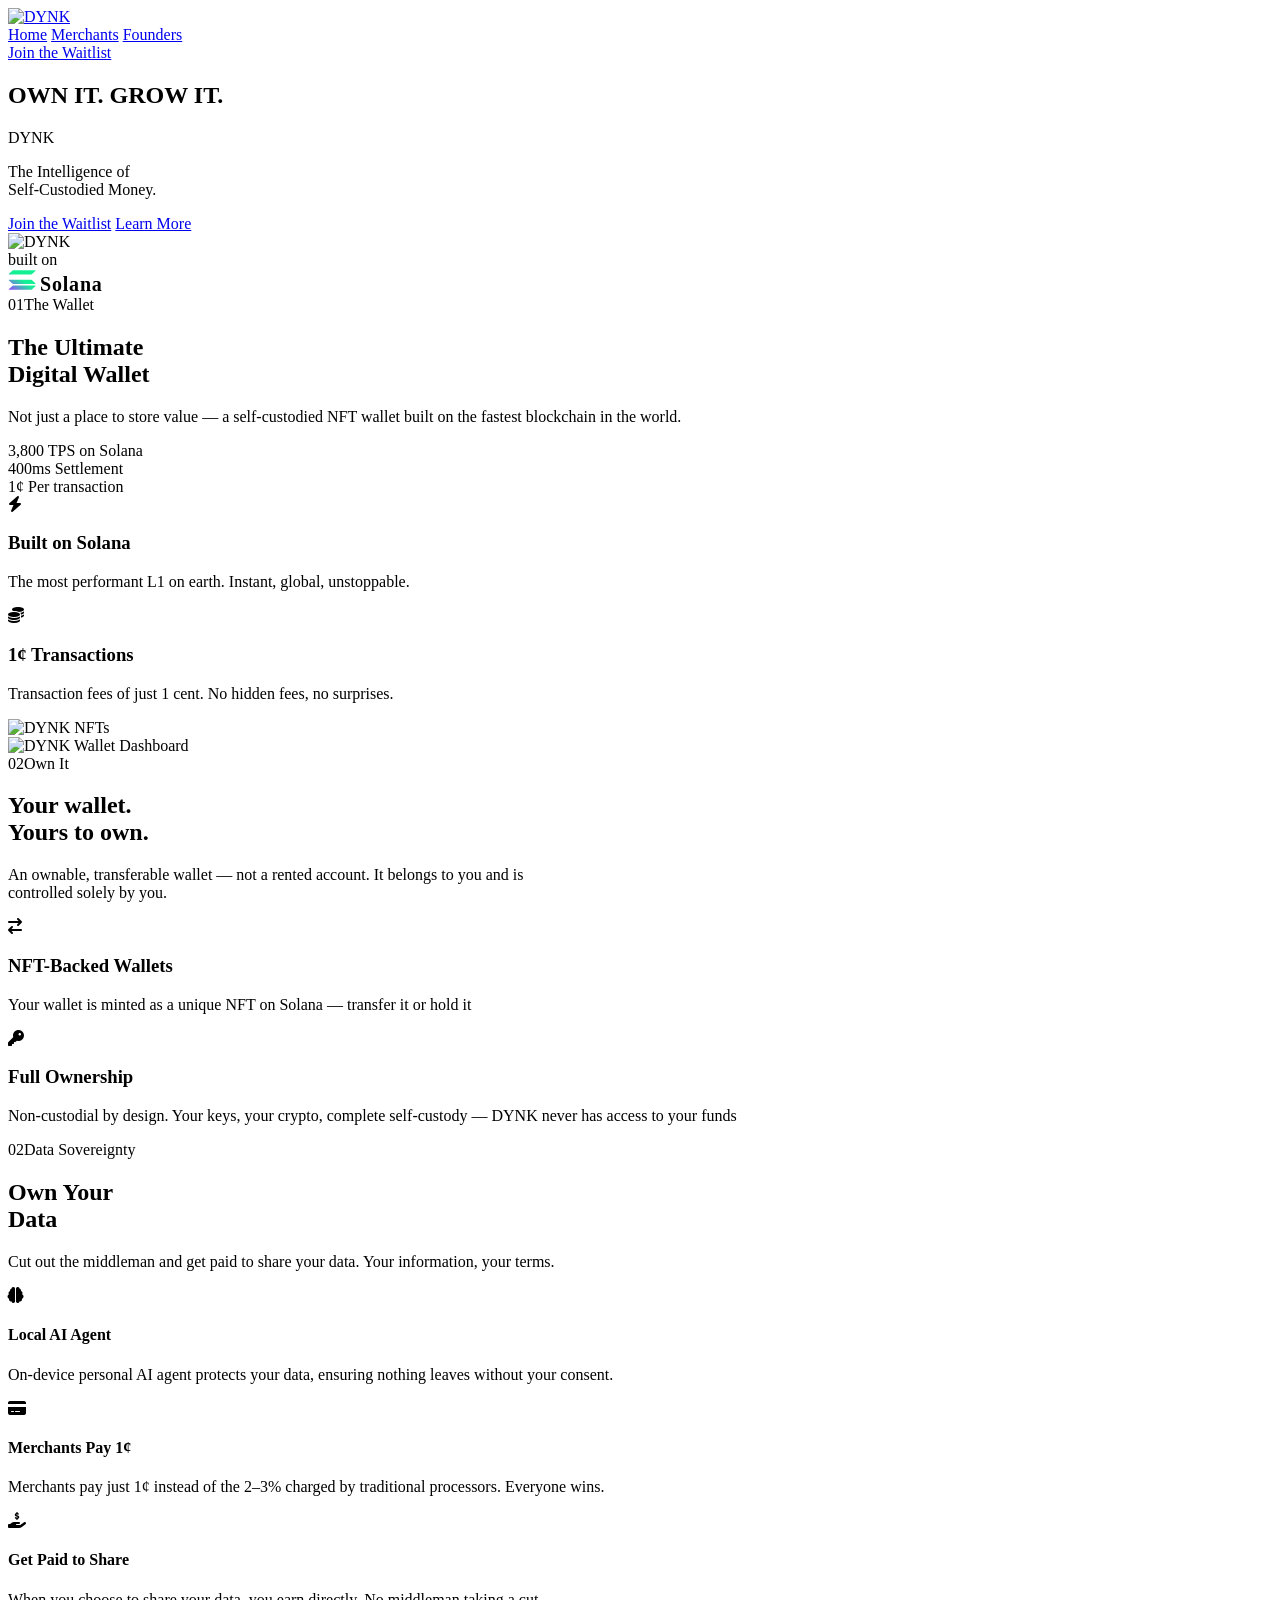
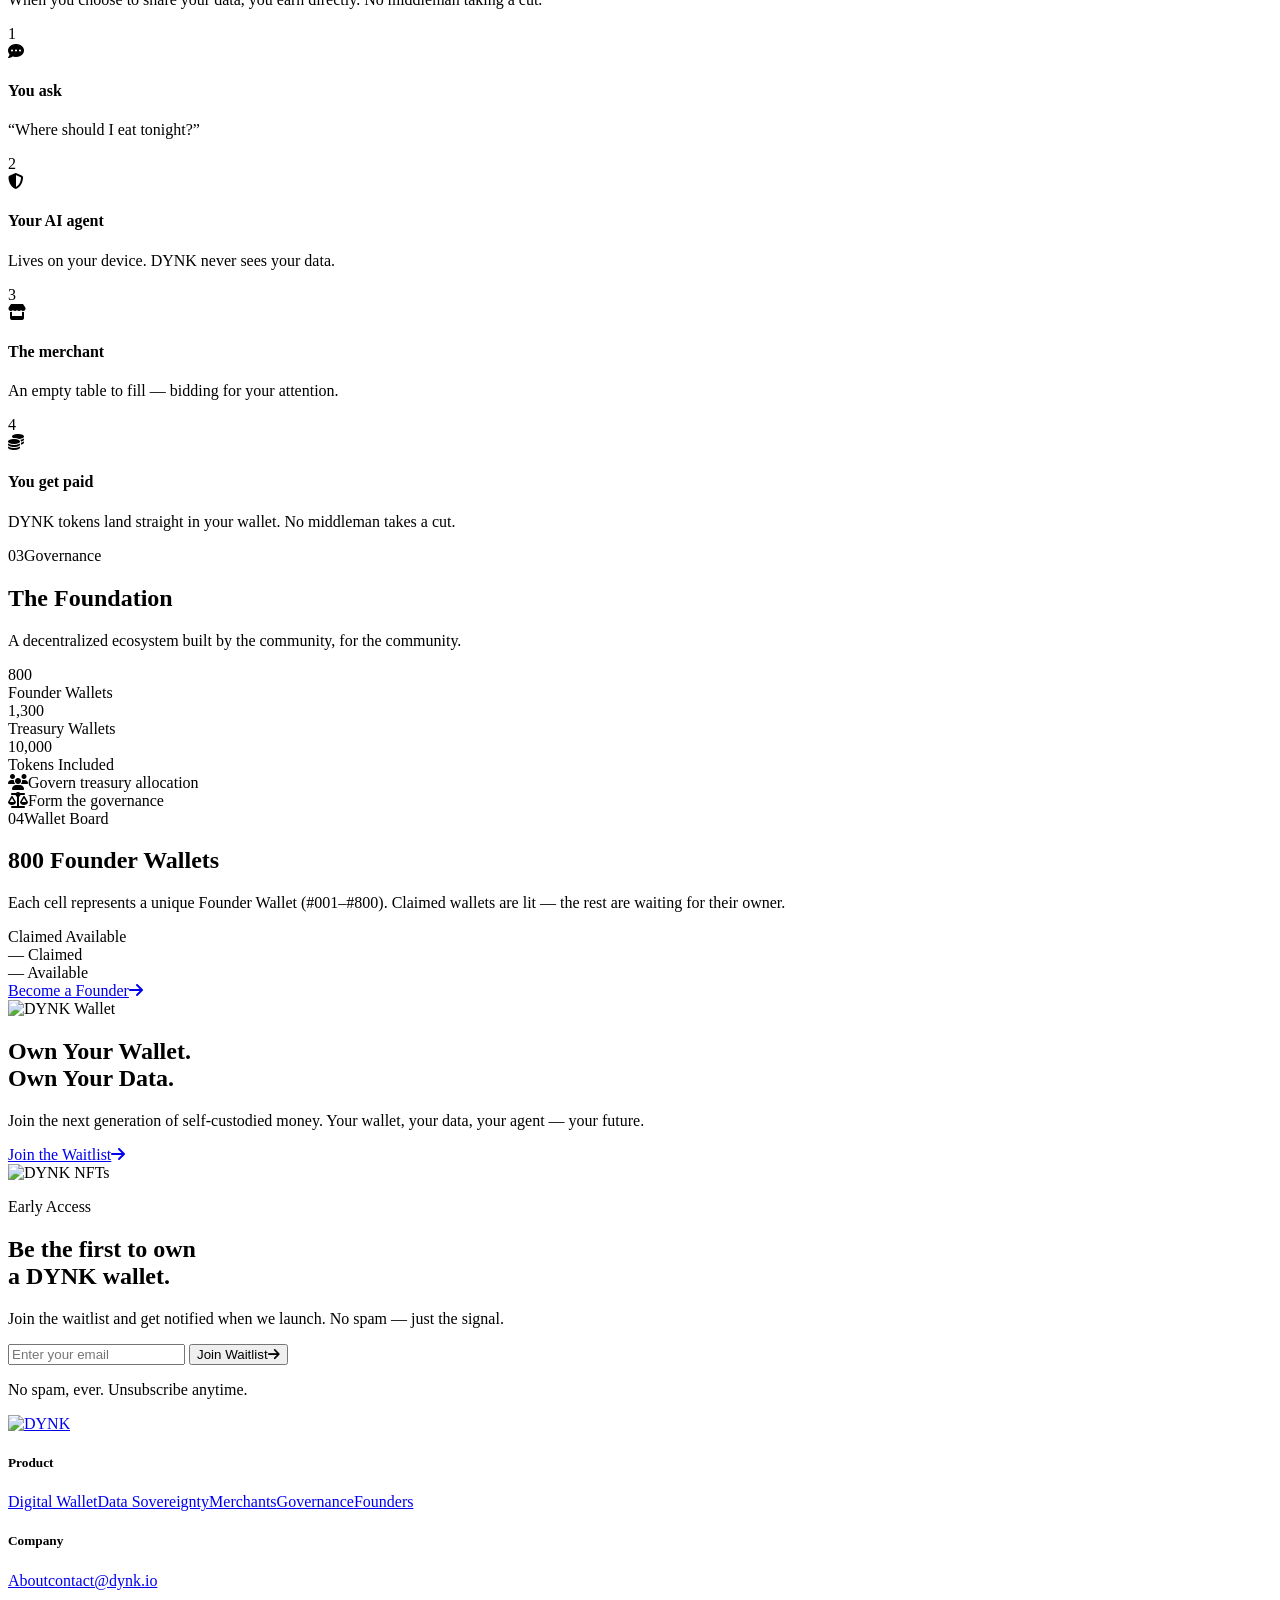
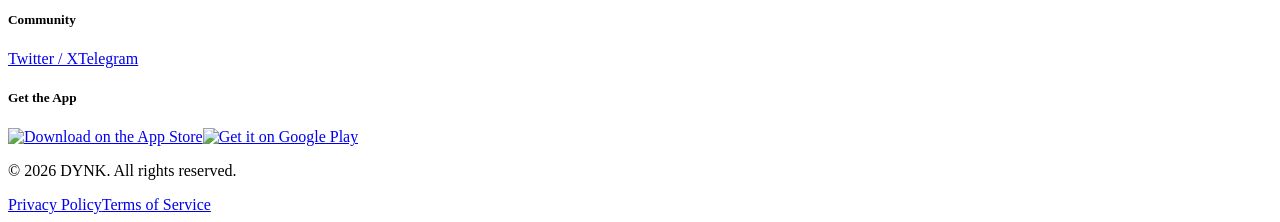
==== index.html @ 2b1cef76 "Compliance copy fixes (P0) + new Merchants page Language/compliance (per 2026-06-11 legal: non-custo" ====
<!DOCTYPE html>
<html lang="en">
<head>
<meta charset="UTF-8">
<meta name="viewport" content="width=device-width, initial-scale=1.0">
<title>DYNK — Own the Wallet, Own the Network</title>
<link rel="icon" type="image/png" href="assets/dynk-gradient-mark.png">
<link href="https://fonts.googleapis.com/css2?family=Chakra+Petch:wght@400;500;600;700&family=Outfit:wght@300;400;500;600;700&family=Orbitron:wght@400;500;600;700;800;900&display=swap" rel="stylesheet">
<link rel="stylesheet" href="hero.css">
<link rel="stylesheet" href="sections.css">
<link rel="stylesheet" href="scroll-anim.css">
<link rel="stylesheet" href="https://cdnjs.cloudflare.com/ajax/libs/font-awesome/6.5.2/css/all.min.css">
</head>
<body>

<!-- NAV -->
<nav class="nav" id="siteNav">
  <div class="nav-inner">
    <a href="#" class="nav-logo">
      <img src="assets/dynk-logo.png" alt="DYNK">
    </a>
    <div class="nav-links">
      <a href="#">Home</a>
      <a href="merchants.html">Merchants</a>
      <a href="Founders.html">Founders</a>
    </div>
    <a href="#" class="nav-platform-btn">Join the Waitlist</a>
  </div>
</nav>

<!-- ═══════════════════════════════════════
     HERO
     ═══════════════════════════════════════ -->
<section class="hero" id="hero">
  <div class="hero-bg-light"></div>

  <div class="hero-inner">
    <div class="hero-text hero-entrance hero-entrance--text">
      <h1 class="hero-headline">OWN IT. GROW IT.</h1>
      <div class="hero-brand">DYNK</div>
      <p class="hero-subtitle">The Intelligence of<br>Self-Custodied Money.</p>
      <div class="hero-buttons">
        <a href="#cta" class="hero-btn-primary"><span>Join the Waitlist</span></a>
        <a href="#wallet" class="hero-btn-secondary"><span>Learn More</span></a>
      </div>
    </div>
    <div class="hero-visual hero-entrance hero-entrance--visual" id="heroVisual">
      <img src="assets/fitr.png" alt="DYNK" loading="eager">
    </div>
  </div>

  <div class="hero-featured hero-entrance hero-entrance--featured">
    <span>built on</span>
    <div class="featured-logos">
      <span class="featured-logo solana-logo">
        <svg width="28" height="22" viewBox="0 0 397 312" fill="none" xmlns="http://www.w3.org/2000/svg">
          <defs>
            <linearGradient id="sol-a" x1="0%" y1="100%" x2="100%" y2="0%">
              <stop offset="0%" stop-color="#9945FF"/>
              <stop offset="50%" stop-color="#14F195"/>
              <stop offset="100%" stop-color="#14F195"/>
            </linearGradient>
          </defs>
          <path d="M64.6 237.9a14 14 0 0 1 9.9-4.1h309.3c6.2 0 9.4 7.5 5 12L338 291.7a14 14 0 0 1-9.9 4.1H18.8c-6.2 0-9.4-7.5-5-12l50.8-45.9ZM64.6 20.3A14.4 14.4 0 0 1 74.5 16h309.3c6.2 0 9.4 7.5 5 12L338 74a14 14 0 0 1-9.9 4.1H18.8c-6.2 0-9.4-7.5-5-12L64.6 20.3ZM338 156.5a14 14 0 0 0-9.9-4.1H18.8c-6.2 0-9.4 7.5-5 12l50.8 45.9a14 14 0 0 0 9.9 4.1h309.3c6.2 0 9.4-7.5 5-12L338 156.5Z" fill="url(#sol-a)"/>
        </svg>
        <span style="font-family: var(--font-display); font-weight: 700; font-size: 20px; letter-spacing: 0.04em;">Solana</span>
      </span>
    </div>
  </div>
</section>

<!-- ═══════════════════════════════════════
     BODY SECTIONS
     ═══════════════════════════════════════ -->

<!-- WALLET DARK -->
<section class="sec-wallet-dark" id="wallet">
  <div class="sec-inner">
    <div class="wdark-grid">
      <div class="wdark-left">
        <div class="sec-label"><span class="sec-label-num">01</span><span class="sec-label-line sec-label-line--light"></span>The Wallet</div>
        <h2 class="sec-title sec-title--light">The Ultimate<br>Digital Wallet</h2>
        <p class="sec-desc sec-desc--light">Not just a place to store value — a self-custodied NFT wallet built on the fastest blockchain in the world.</p>
        <div class="wdark-metrics">
          <div class="wdark-metric">
            <span class="wdark-metric-val">3,800</span>
            <span class="wdark-metric-label">TPS on Solana</span>
          </div>
          <div class="wdark-metric-div"></div>
          <div class="wdark-metric">
            <span class="wdark-metric-val">400ms</span>
            <span class="wdark-metric-label">Settlement</span>
          </div>
          <div class="wdark-metric-div"></div>
          <div class="wdark-metric">
            <span class="wdark-metric-val">1¢</span>
            <span class="wdark-metric-label">Per transaction</span>
          </div>
        </div>
        <div class="wdark-cards wdark-cards--grid">
          <div class="w-card w-card--dark">
            <div class="w-card-icon w-card-icon--dark"><i class="fa-solid fa-bolt"></i></div>
            <h3>Built on Solana</h3>
            <p>The most performant L1 on earth. Instant, global, unstoppable.</p>
          </div>
          <div class="w-card w-card--dark">
            <div class="w-card-icon w-card-icon--dark"><i class="fa-solid fa-coins"></i></div>
            <h3>1¢ Transactions</h3>
            <p>Transaction fees of just 1 cent. No hidden fees, no surprises.</p>
          </div>
        </div>
      </div>
      <div class="wdark-right">
        <div class="wdark-phones">
          <div class="wdark-phone-bg phone-mockup phone-mockup--dark">
            <img src="assets/nfts-screen.png" alt="DYNK NFTs">
          </div>
          <div class="wdark-phone-main phone-mockup phone-mockup--dark">
            <img src="assets/dashboard.png" alt="DYNK Wallet Dashboard">
          </div>
        </div>
      </div>
    </div>
  </div>
</section>

<!-- WALLET LIGHT -->
<section class="sec-wallet-light">
  <div class="sec-inner">
    <div class="sec-label"><span class="sec-label-num">02</span><span class="sec-label-line"></span>Own It</div>
    <h2 class="sec-title">Your wallet.<br>Yours to own.</h2>
    <p class="sec-desc" style="max-width:560px;">An ownable, transferable wallet — not a rented account. It belongs to you and is controlled solely by you.</p>
    <div class="wlight-cards">
      <div class="w-card wlight-card">
        <div class="w-card-icon"><i class="fa-solid fa-arrow-right-arrow-left"></i></div>
        <h3>NFT-Backed Wallets</h3>
        <p>Your wallet is minted as a unique NFT on Solana — transfer it or hold it</p>
      </div>
      <div class="w-card wlight-card">
        <div class="w-card-icon"><i class="fa-solid fa-key"></i></div>
        <h3>Full Ownership</h3>
        <p>Non-custodial by design. Your keys, your crypto, complete self-custody — DYNK never has access to your funds</p>
      </div>
    </div>
  </div>
</section>

<!-- DATA -->
<section class="sec-data" id="data">
  <div class="sec-inner">
    <div class="data-grid">
      <div class="data-left">
        <div class="sec-label"><span class="sec-label-num">02</span><span class="sec-label-line"></span>Data Sovereignty</div>
        <h2 class="sec-title sec-title--light">Own Your<br>Data</h2>
        <p class="sec-desc sec-desc--light">Cut out the middleman and get paid to share your data. Your information, your terms.</p>
      </div>
      <div class="data-right">
        <div class="d-item">
          <div class="d-item-icon"><i class="fa-solid fa-brain"></i></div>
          <div class="d-item-body"><h4>Local AI Agent</h4><p>On-device personal AI agent protects your data, ensuring nothing leaves without your consent.</p></div>
        </div>
        <div class="d-item">
          <div class="d-item-icon"><i class="fa-solid fa-credit-card"></i></div>
          <div class="d-item-body"><h4>Merchants Pay 1¢</h4><p>Merchants pay just 1¢ instead of the 2–3% charged by traditional processors. Everyone wins.</p></div>
        </div>
        <div class="d-item">
          <div class="d-item-icon"><i class="fa-solid fa-hand-holding-dollar"></i></div>
          <div class="d-item-body"><h4>Get Paid to Share</h4><p>When you choose to share your data, you earn directly. No middleman taking a cut.</p></div>
        </div>
      </div>
    </div>

    <div class="data-flow-cards">
      <div class="data-flow-card" data-anim="fade-up" data-delay="1">
        <span class="data-flow-num">1</span>
        <div class="d-item-icon"><i class="fa-solid fa-comment-dots"></i></div>
        <h4>You ask</h4>
        <p>&ldquo;Where should I eat tonight?&rdquo;</p>
      </div>
      <div class="data-flow-card" data-anim="fade-up" data-delay="2">
        <span class="data-flow-num">2</span>
        <div class="d-item-icon"><i class="fa-solid fa-shield-halved"></i></div>
        <h4>Your AI agent</h4>
        <p>Lives on your device. DYNK never sees your data.</p>
      </div>
      <div class="data-flow-card" data-anim="fade-up" data-delay="3">
        <span class="data-flow-num">3</span>
        <div class="d-item-icon"><i class="fa-solid fa-store"></i></div>
        <h4>The merchant</h4>
        <p>An empty table to fill — bidding for your attention.</p>
      </div>
      <div class="data-flow-card" data-anim="fade-up" data-delay="4">
        <span class="data-flow-num">4</span>
        <div class="d-item-icon"><i class="fa-solid fa-coins"></i></div>
        <h4>You get paid</h4>
        <p>DYNK tokens land straight in your wallet. No middleman takes a cut.</p>
      </div>
    </div>
  </div>
</section>


<!-- FOUNDATION -->
<section class="sec-foundation" id="foundation">
  <div class="sec-inner">
    <div class="sec-label"><span class="sec-label-num">03</span><span class="sec-label-line"></span>Governance</div>
    <h2 class="sec-title">The Foundation</h2>
    <p class="sec-desc">A decentralized ecosystem built by the community, for the community.</p>
    <div class="f-stats">
      <div class="f-stat"><div class="f-stat-val" data-count="800">800</div><div class="f-stat-label">Founder Wallets</div></div>
      <div class="f-divider"></div>
      <div class="f-stat"><div class="f-stat-val" data-count="1300">1,300</div><div class="f-stat-label">Treasury Wallets</div></div>
      <div class="f-divider"></div>
      <div class="f-stat"><div class="f-stat-val" data-count="10000">10,000</div><div class="f-stat-label">Tokens Included</div></div>
    </div>
    <div class="f-pills">
      <div class="f-pill"><i class="fa-solid fa-users"></i>Govern treasury allocation</div>
      <div class="f-pill"><i class="fa-solid fa-scale-balanced"></i>Form the governance</div>
    </div>
  </div>
</section>

<!-- FOUNDER WALLET BOARD -->
<section class="sec-board" id="board">
  <div class="sec-inner">
    <div class="sec-label"><span class="sec-label-num">04</span><span class="sec-label-line"></span>Wallet Board</div>
    <div class="board-header">
      <div class="board-header-text">
        <h2 class="sec-title sec-title--light">800 Founder Wallets</h2>
        <p class="sec-desc sec-desc--light">Each cell represents a unique Founder Wallet (#001–#800). Claimed wallets are lit — the rest are waiting for their owner.</p>
      </div>
      <div class="board-legend">
        <span class="board-legend-item"><span class="board-legend-dot board-legend-dot--taken"></span>Claimed</span>
        <span class="board-legend-item"><span class="board-legend-dot board-legend-dot--open"></span>Available</span>
      </div>
    </div>
    <div class="board-grid" id="walletBoard"></div>
    <div class="board-counter">
      <div class="board-counter-stat">
        <span class="board-counter-val" id="boardTaken">—</span>
        <span class="board-counter-label">Claimed</span>
      </div>
      <div class="board-counter-div"></div>
      <div class="board-counter-stat">
        <span class="board-counter-val" id="boardOpen">—</span>
        <span class="board-counter-label">Available</span>
      </div>
    </div>
    <div class="board-cta-row">
      <a href="Founders.html" class="hero-cta"><span>Become a Founder</span><i class="fa-solid fa-arrow-right"></i></a>
    </div>
  </div>
</section>

<!-- CTA -->
<section class="sec-cta" id="cta">
  <div class="cta-bg-warm"></div>
  <div class="cta-layout">
    <div class="cta-phone cta-phone--left">
      <div class="phone-mockup">
        <img src="assets/dashboard.png" alt="DYNK Wallet">
      </div>
    </div>
    <div class="cta-center">
      <h2 class="cta-headline">Own Your Wallet.<br>Own Your Data.</h2>
      <p class="cta-desc">Join the next generation of self-custodied money. Your wallet, your data, your agent — your future.</p>
      <a href="#waitlist-section" class="cta-main-btn"><span>Join the Waitlist</span><i class="fa-solid fa-arrow-right"></i></a>
    </div>
    <div class="cta-phone cta-phone--right">
      <div class="phone-mockup">
        <img src="assets/nfts-screen.png" alt="DYNK NFTs">
      </div>
    </div>
  </div>
</section>

<!-- WAITLIST -->
<section class="sec-waitlist" id="waitlist-section">
  <div class="waitlist-bg"></div>
  <div class="waitlist-inner">
    <p class="waitlist-label">Early Access</p>
    <h2 class="waitlist-headline">Be the first to own<br>a DYNK wallet.</h2>
    <p class="waitlist-sub">Join the waitlist and get notified when we launch. No spam — just the signal.</p>
    <form class="waitlist-form" id="waitlistForm" onsubmit="handleWaitlistSubmit(event)">
      <div class="waitlist-input-wrap">
        <input type="email" class="waitlist-input" id="waitlistEmail" placeholder="Enter your email" required>
        <button type="submit" class="waitlist-btn"><span>Join Waitlist</span><i class="fa-solid fa-arrow-right"></i></button>
      </div>
    </form>
    <div class="waitlist-success" id="waitlistSuccess" style="display:none;">
      <div class="waitlist-success-icon">✓</div>
      <p class="waitlist-success-msg">You're on the list. We'll be in touch.</p>
    </div>
    <p class="waitlist-note">No spam, ever. Unsubscribe anytime.</p>
  </div>
</section>

<!-- FOOTER -->
<footer class="footer">
  <div class="footer-inner">
    <div class="footer-top">
      <div class="footer-brand">
        <a href="#" class="footer-brand-logo"><img src="assets/dynk-logo.png" alt="DYNK"></a>
      </div>
      <div class="footer-cols">
        <div class="footer-col"><h5>Product</h5><a href="#wallet">Digital Wallet</a><a href="#data">Data Sovereignty</a><a href="merchants.html">Merchants</a><a href="#foundation">Governance</a><a href="Founders.html">Founders</a></div>
        <div class="footer-col"><h5>Company</h5><a href="#">About</a><a href="mailto:contact@dynk.io">contact@dynk.io</a></div>
        <div class="footer-col"><h5>Community</h5><a href="#">Twitter / X</a><a href="#">Telegram</a></div>
        <div class="footer-col footer-col-app"><h5>Get the App</h5><div class="footer-app-badges"><a href="#" class="footer-badge"><img src="assets/apple.png" alt="Download on the App Store" class="footer-badge-img"></a><a href="#" class="footer-badge"><img src="assets/android.png" alt="Get it on Google Play" class="footer-badge-img"></a></div></div>
      </div>
    </div>
    <div class="footer-rule"></div>
    <div class="footer-bottom">
      <p class="footer-copy">&copy; 2026 DYNK. All rights reserved.</p>
      <div class="footer-legal"><a href="#">Privacy Policy</a><a href="#">Terms of Service</a></div>
    </div>
  </div>
</footer>

<script src="hero.js"></script>
<script src="sections.js"></script>
<script src="scroll-anim.js"></script>
<script>
async function handleWaitlistSubmit(e) {
  e.preventDefault();
  var email = document.getElementById('waitlistEmail').value;
  if (!email) return;
  var btn = document.querySelector('.waitlist-btn');
  btn.disabled = true;
  try {
    var res = await fetch('/api/waitlist', {
      method: 'POST',
      headers: { 'Content-Type': 'application/json' },
      body: JSON.stringify({ email: email }),
    });
    if (!res.ok) throw new Error();
    document.getElementById('waitlistForm').style.display = 'none';
    document.getElementById('waitlistSuccess').style.display = 'flex';
  } catch {
    alert('Something went wrong. Please try again.');
    btn.disabled = false;
  }
}
</script>
</body>
</html>
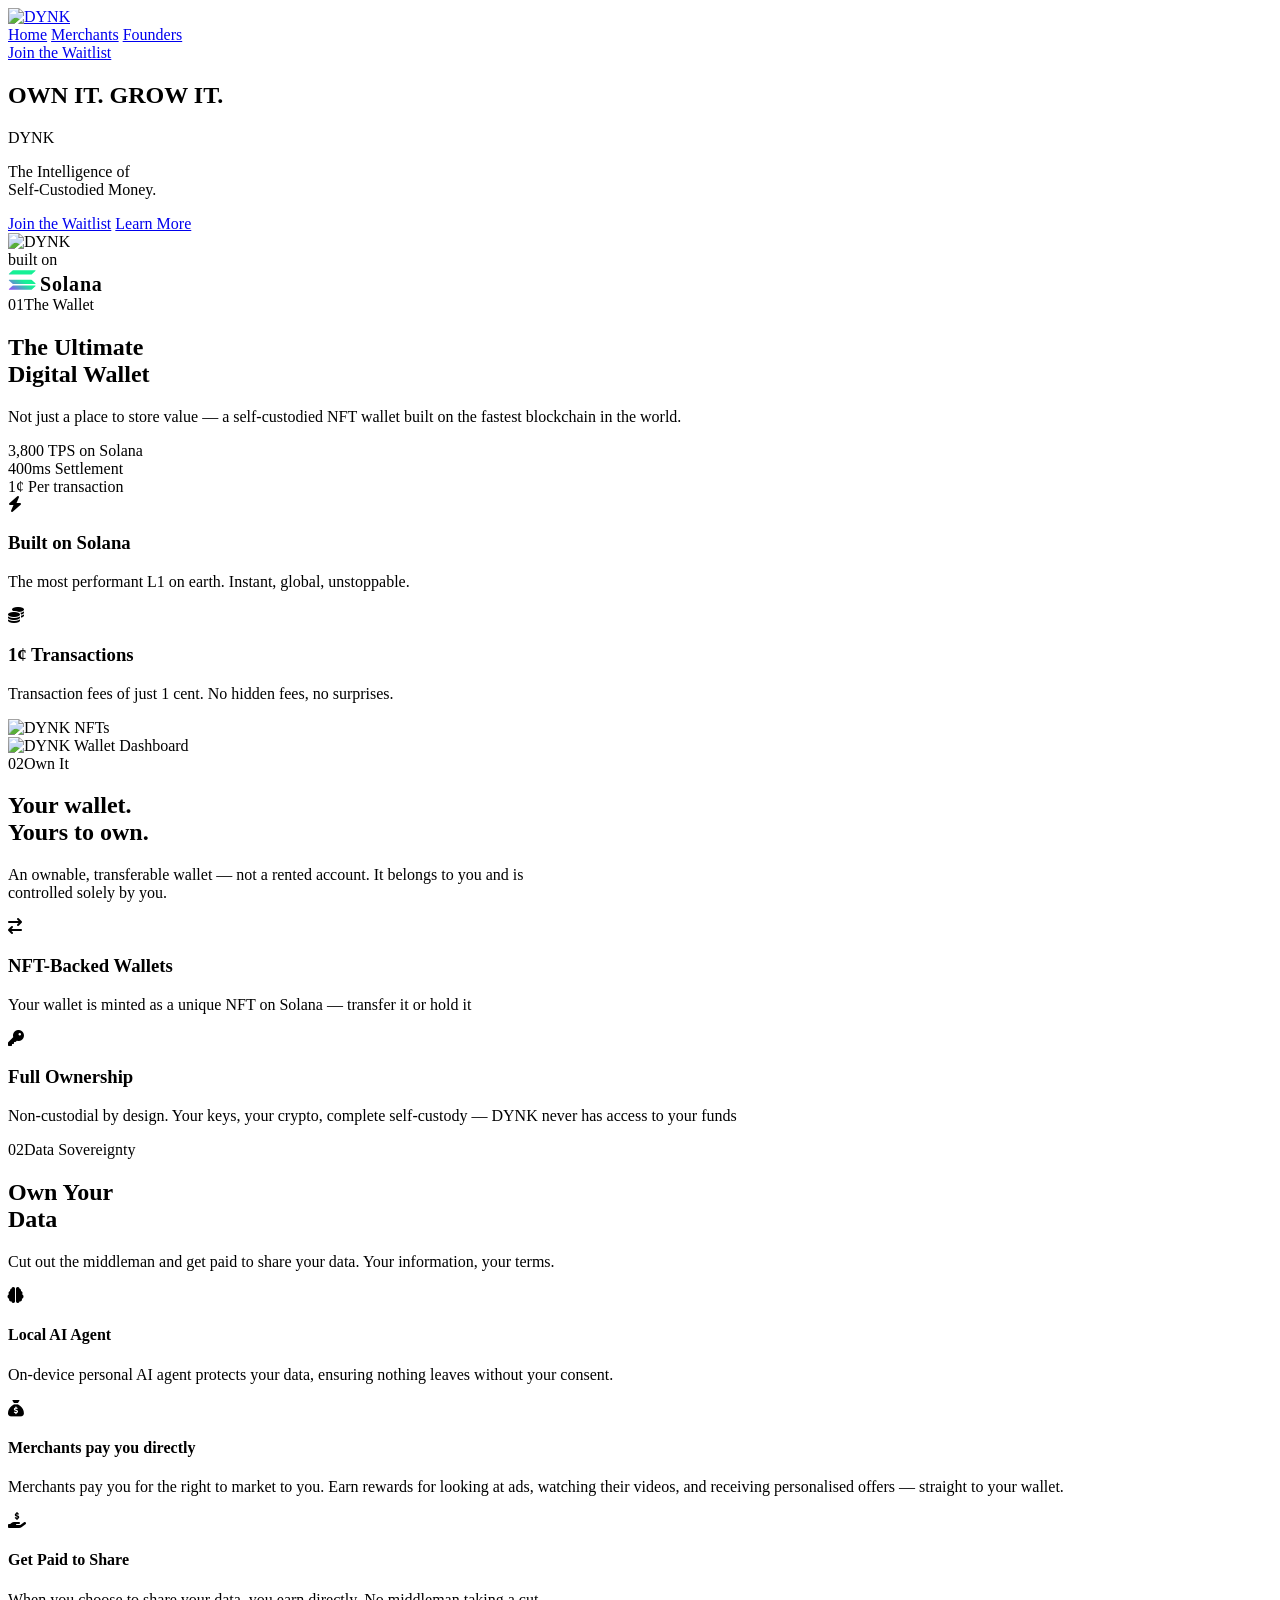
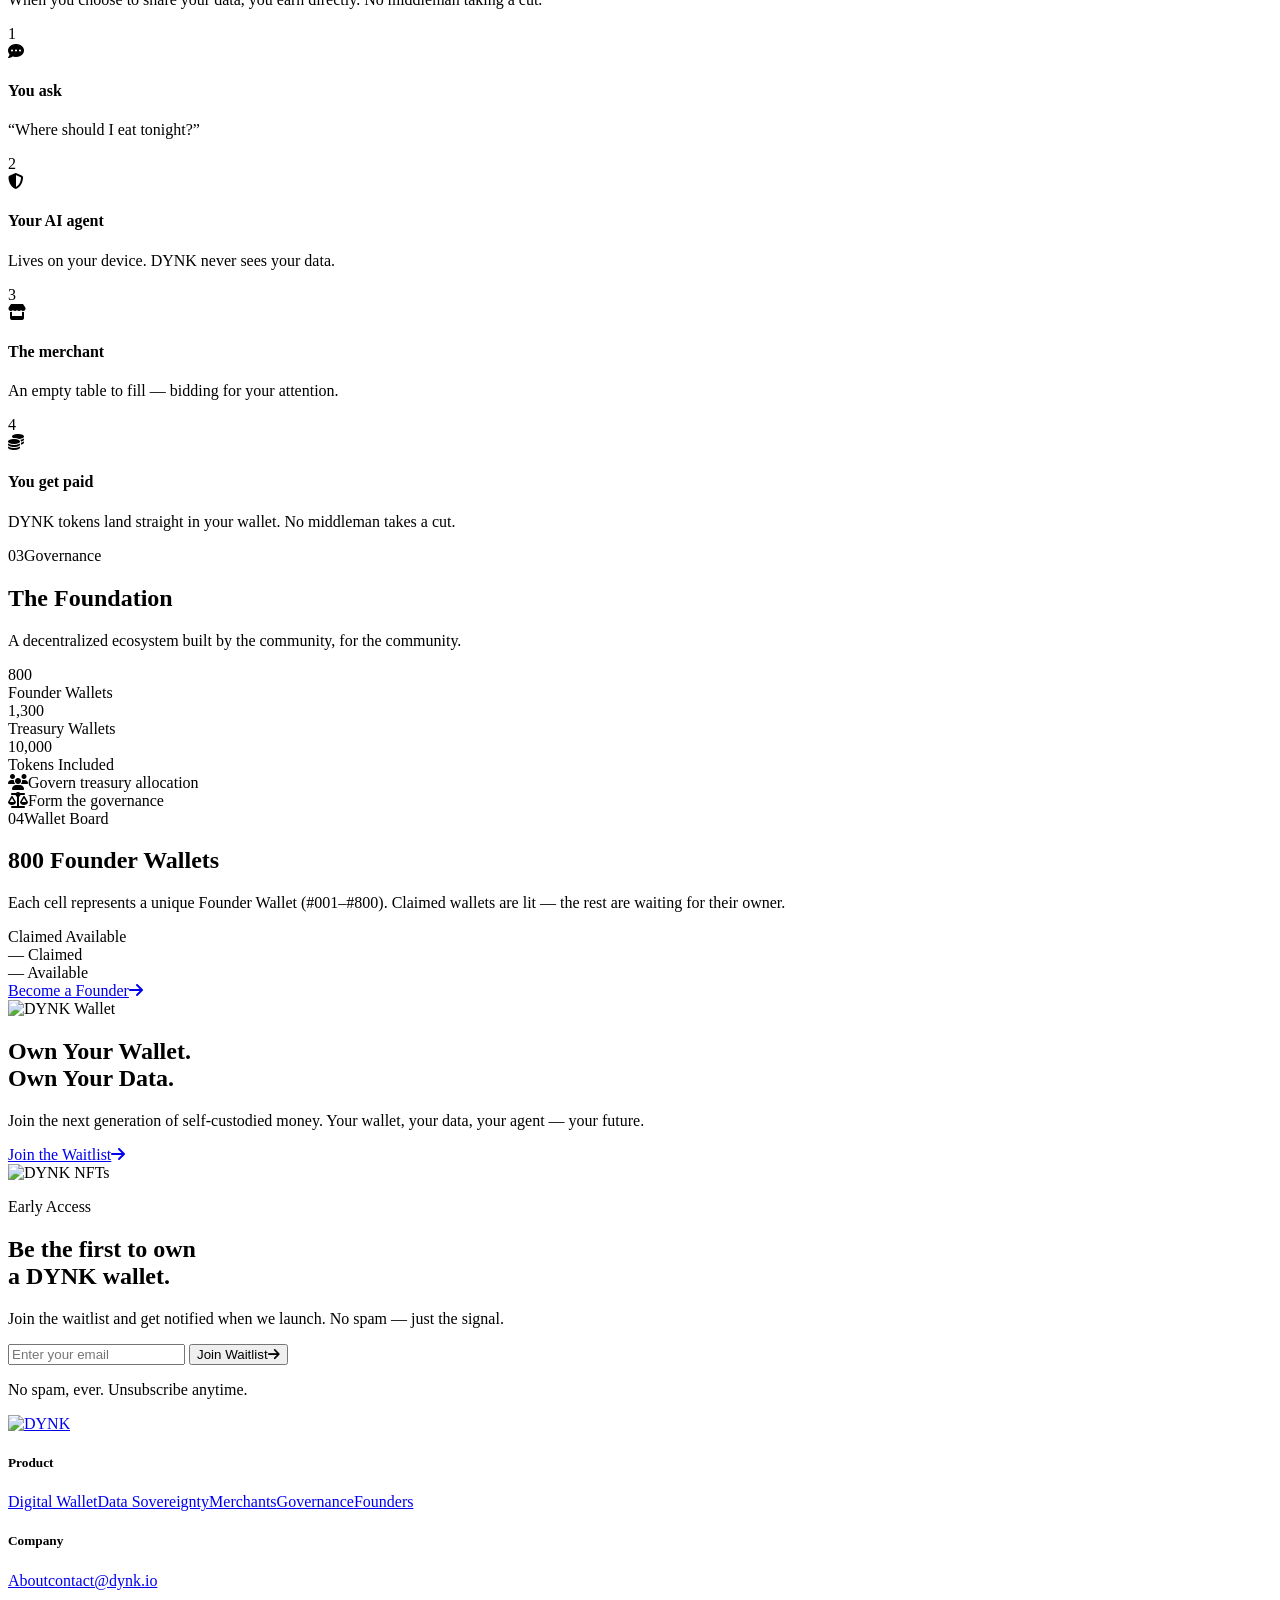
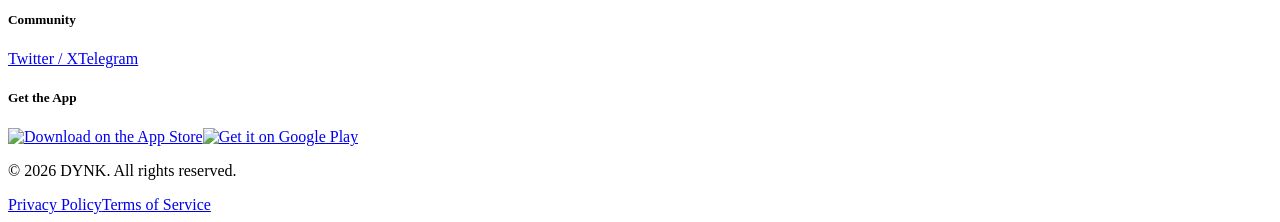
==== commit 82f1b3df: "Home: reframe 'Merchants Pay 1c' -> 'Merchants pay you directly' (user-benefit framing: earn rewards" ====
--- a/index.html
+++ b/index.html
@@ -160,8 +160,8 @@
           <div class="d-item-body"><h4>Local AI Agent</h4><p>On-device personal AI agent protects your data, ensuring nothing leaves without your consent.</p></div>
         </div>
         <div class="d-item">
-          <div class="d-item-icon"><i class="fa-solid fa-credit-card"></i></div>
-          <div class="d-item-body"><h4>Merchants Pay 1¢</h4><p>Merchants pay just 1¢ instead of the 2–3% charged by traditional processors. Everyone wins.</p></div>
+          <div class="d-item-icon"><i class="fa-solid fa-sack-dollar"></i></div>
+          <div class="d-item-body"><h4>Merchants pay you directly</h4><p>Merchants pay you for the right to market to you. Earn rewards for looking at ads, watching their videos, and receiving personalised offers — straight to your wallet.</p></div>
         </div>
         <div class="d-item">
           <div class="d-item-icon"><i class="fa-solid fa-hand-holding-dollar"></i></div>
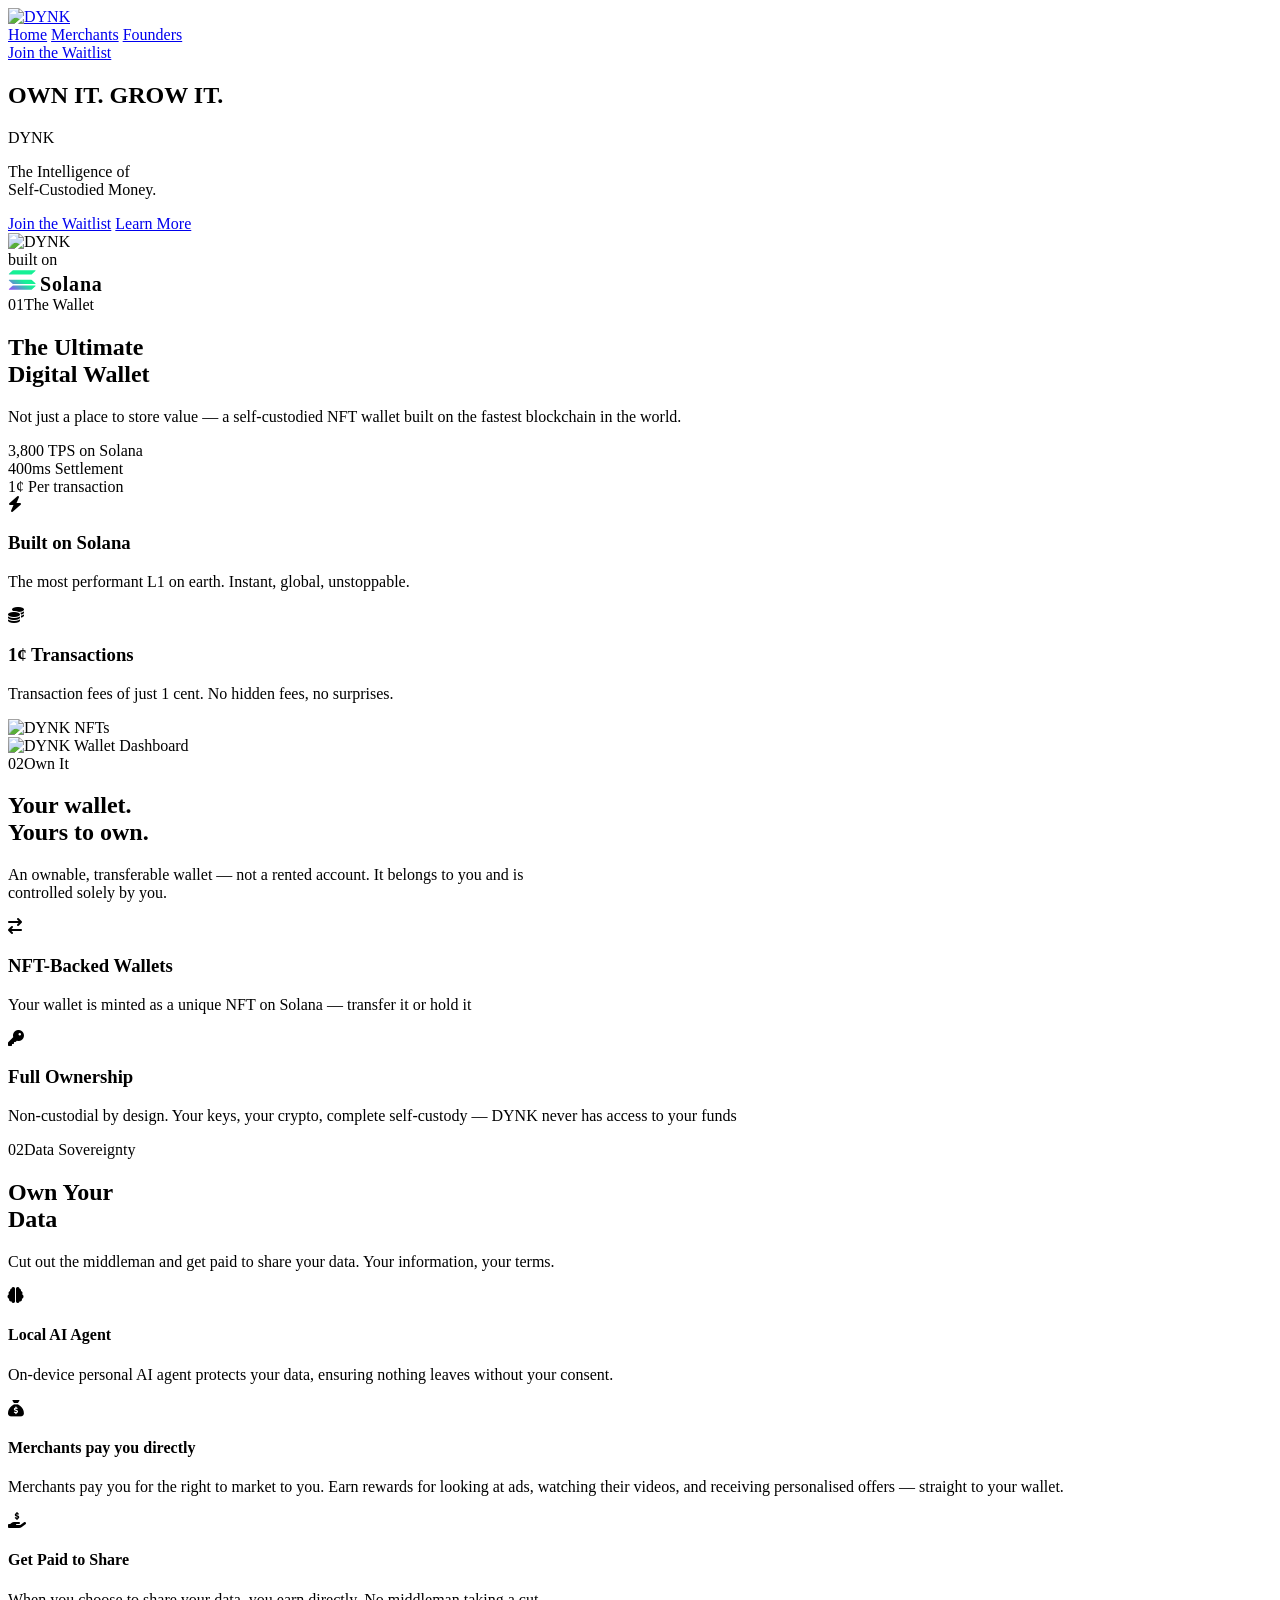
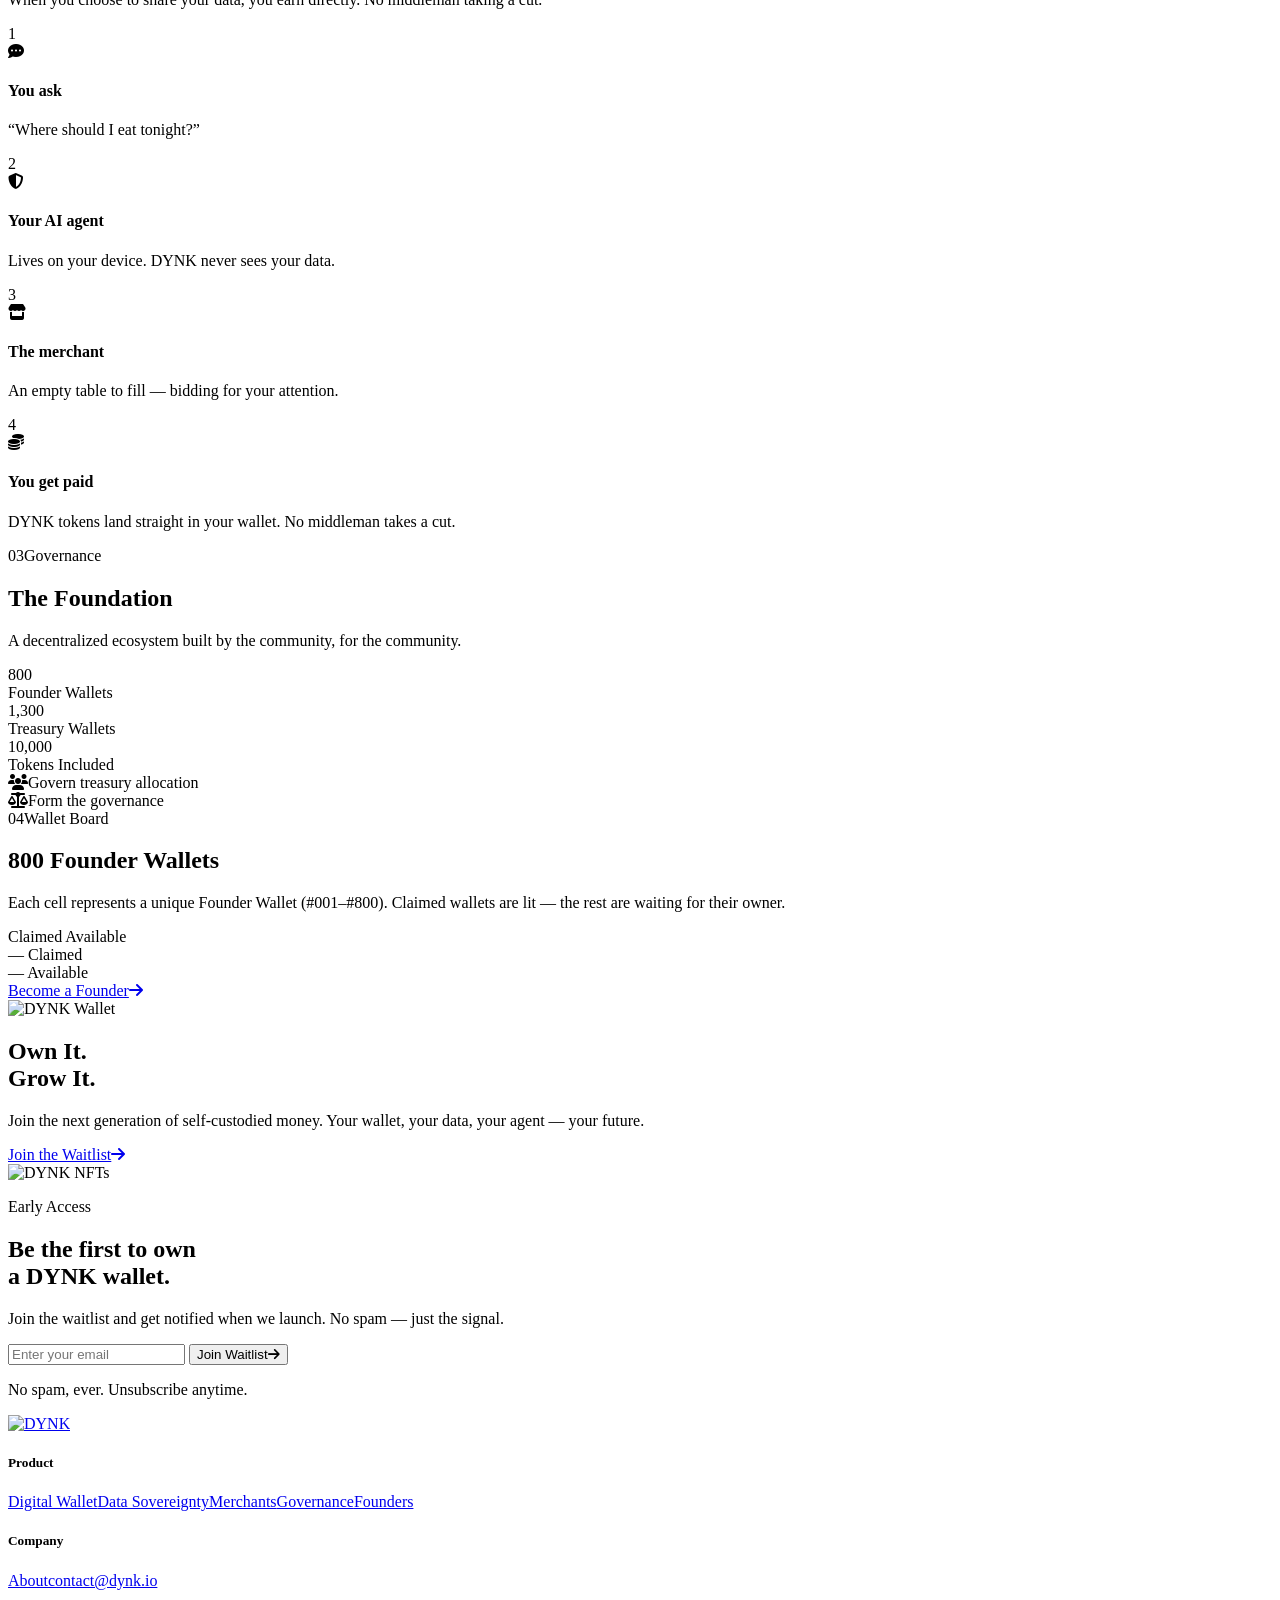
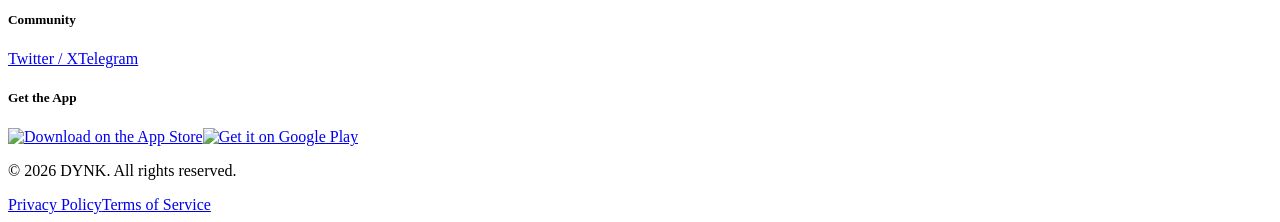
==== commit 34f00bbc: "Home: closer headline -> 'Own It. Grow It.' (brand tagline, consistent with Founders)" ====
--- a/index.html
+++ b/index.html
@@ -262,7 +262,7 @@
       </div>
     </div>
     <div class="cta-center">
-      <h2 class="cta-headline">Own Your Wallet.<br>Own Your Data.</h2>
+      <h2 class="cta-headline">Own It.<br>Grow It.</h2>
       <p class="cta-desc">Join the next generation of self-custodied money. Your wallet, your data, your agent — your future.</p>
       <a href="#waitlist-section" class="cta-main-btn"><span>Join the Waitlist</span><i class="fa-solid fa-arrow-right"></i></a>
     </div>
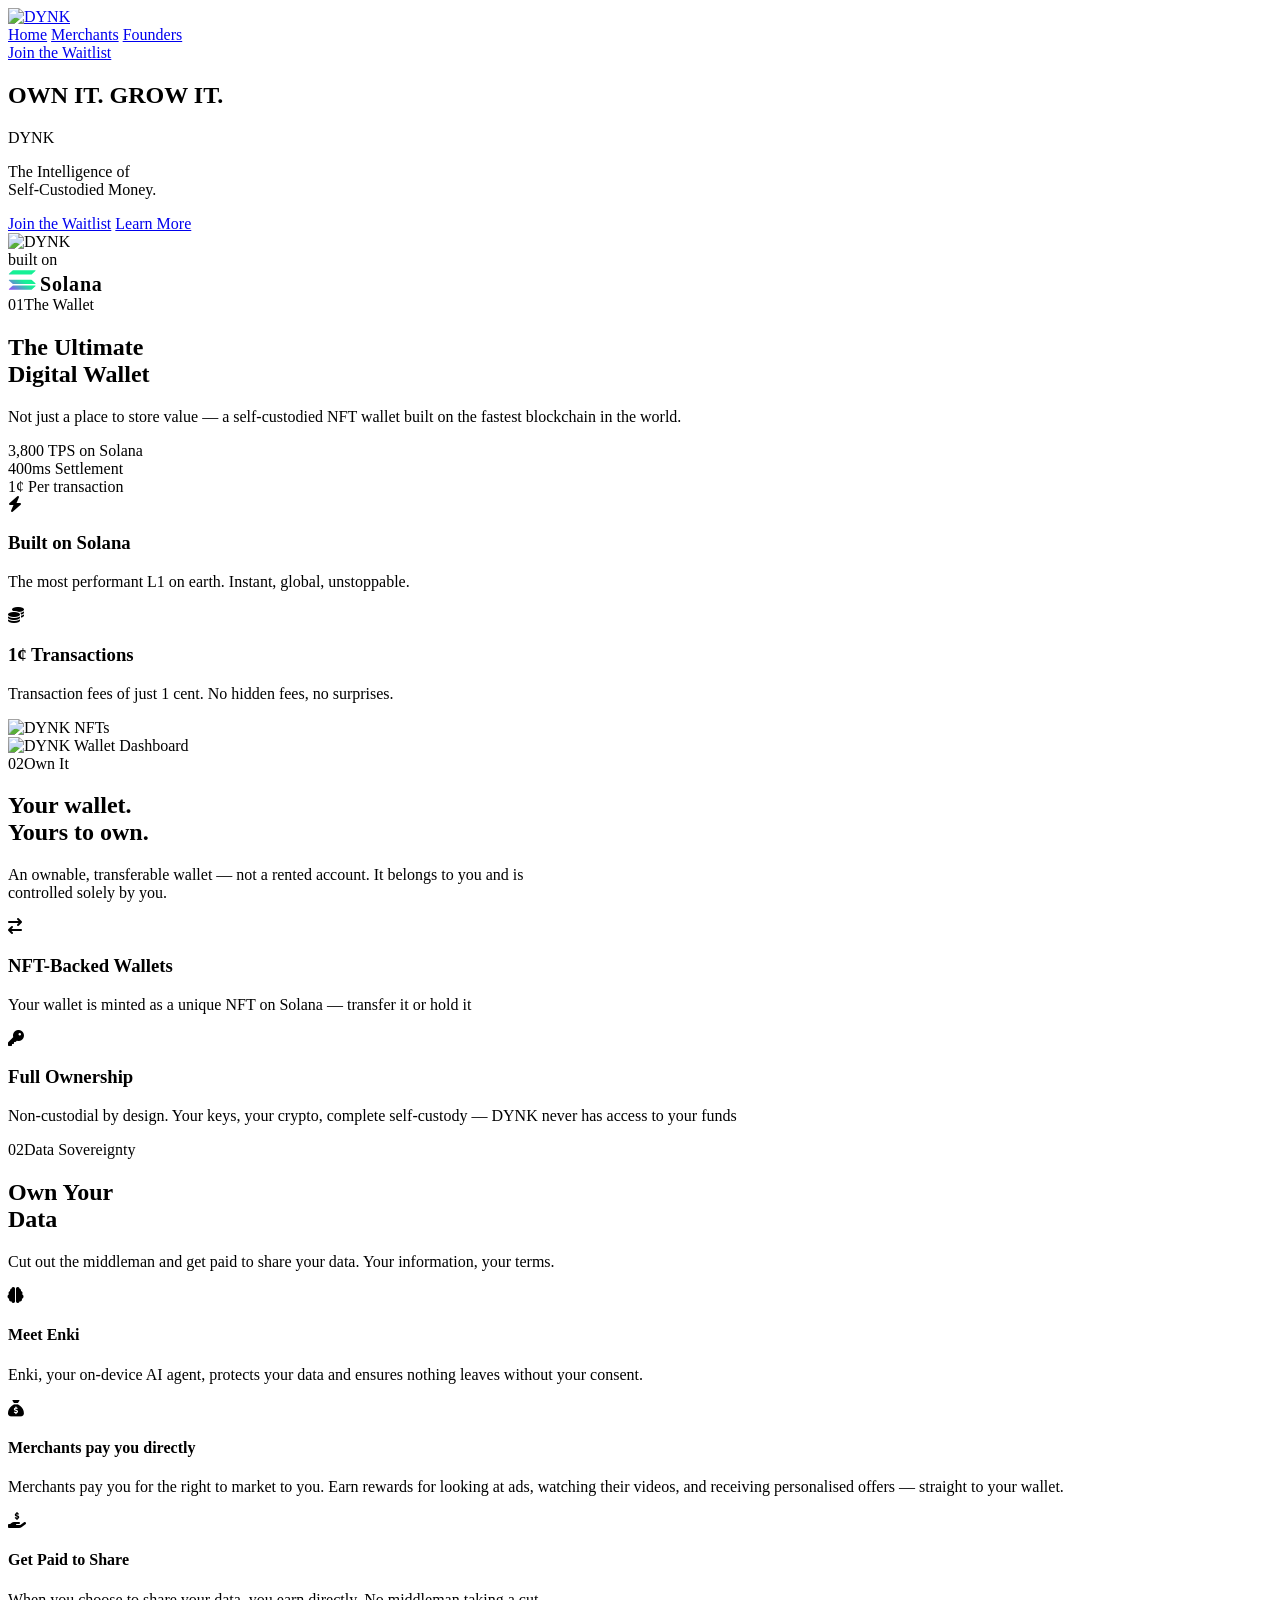
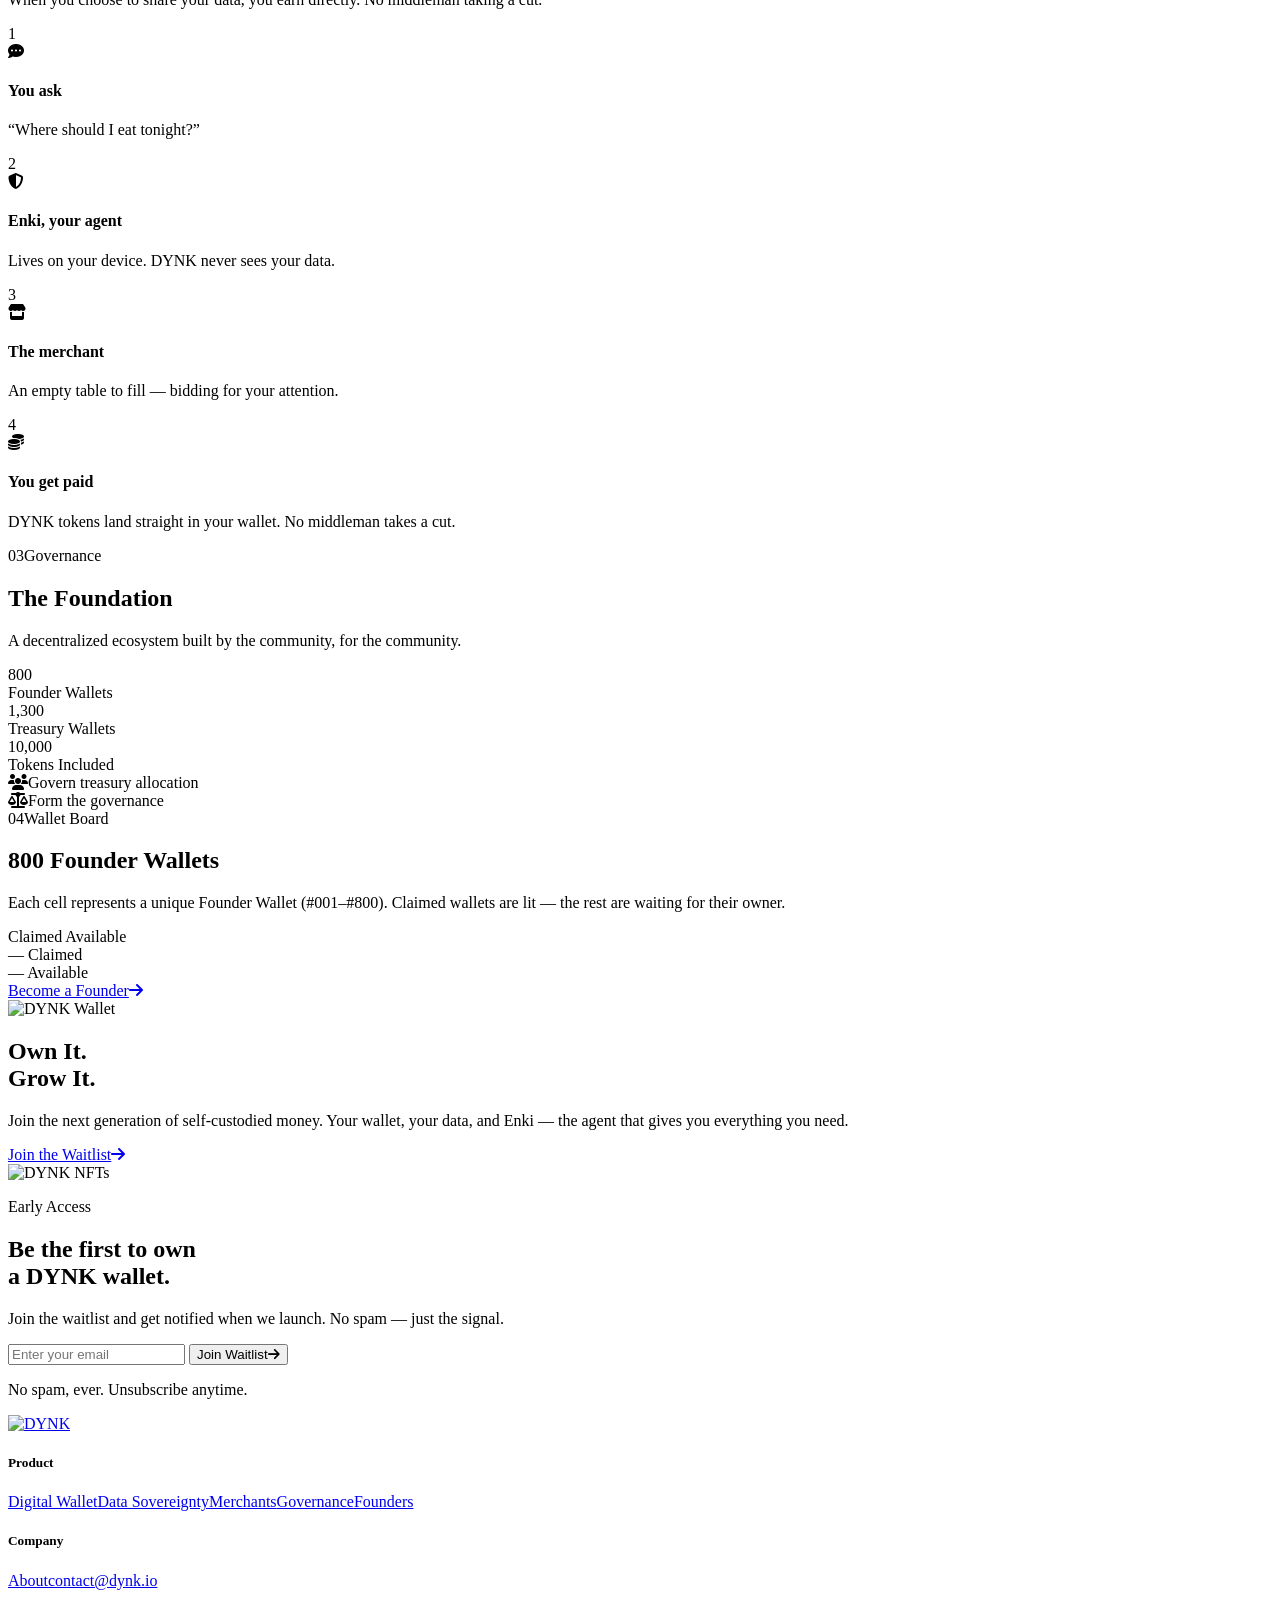
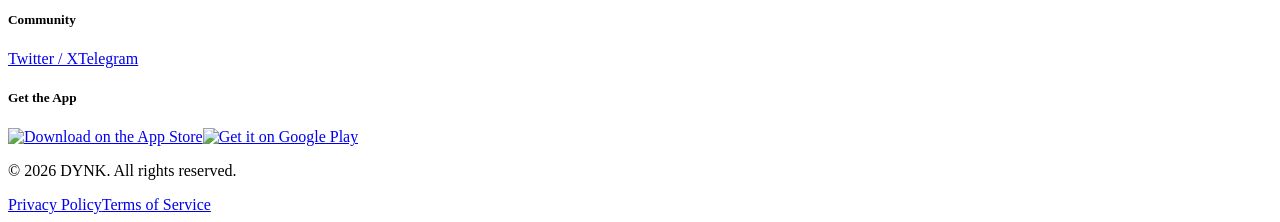
==== commit dbeb18d4: "Name the AI agent 'Enki' across all pages (the agent that gives you everything you need)" ====
--- a/index.html
+++ b/index.html
@@ -157,7 +157,7 @@
       <div class="data-right">
         <div class="d-item">
           <div class="d-item-icon"><i class="fa-solid fa-brain"></i></div>
-          <div class="d-item-body"><h4>Local AI Agent</h4><p>On-device personal AI agent protects your data, ensuring nothing leaves without your consent.</p></div>
+          <div class="d-item-body"><h4>Meet Enki</h4><p>Enki, your on-device AI agent, protects your data and ensures nothing leaves without your consent.</p></div>
         </div>
         <div class="d-item">
           <div class="d-item-icon"><i class="fa-solid fa-sack-dollar"></i></div>
@@ -180,7 +180,7 @@
       <div class="data-flow-card" data-anim="fade-up" data-delay="2">
         <span class="data-flow-num">2</span>
         <div class="d-item-icon"><i class="fa-solid fa-shield-halved"></i></div>
-        <h4>Your AI agent</h4>
+        <h4>Enki, your agent</h4>
         <p>Lives on your device. DYNK never sees your data.</p>
       </div>
       <div class="data-flow-card" data-anim="fade-up" data-delay="3">
@@ -263,7 +263,7 @@
     </div>
     <div class="cta-center">
       <h2 class="cta-headline">Own It.<br>Grow It.</h2>
-      <p class="cta-desc">Join the next generation of self-custodied money. Your wallet, your data, your agent — your future.</p>
+      <p class="cta-desc">Join the next generation of self-custodied money. Your wallet, your data, and Enki — the agent that gives you everything you need.</p>
       <a href="#waitlist-section" class="cta-main-btn"><span>Join the Waitlist</span><i class="fa-solid fa-arrow-right"></i></a>
     </div>
     <div class="cta-phone cta-phone--right">
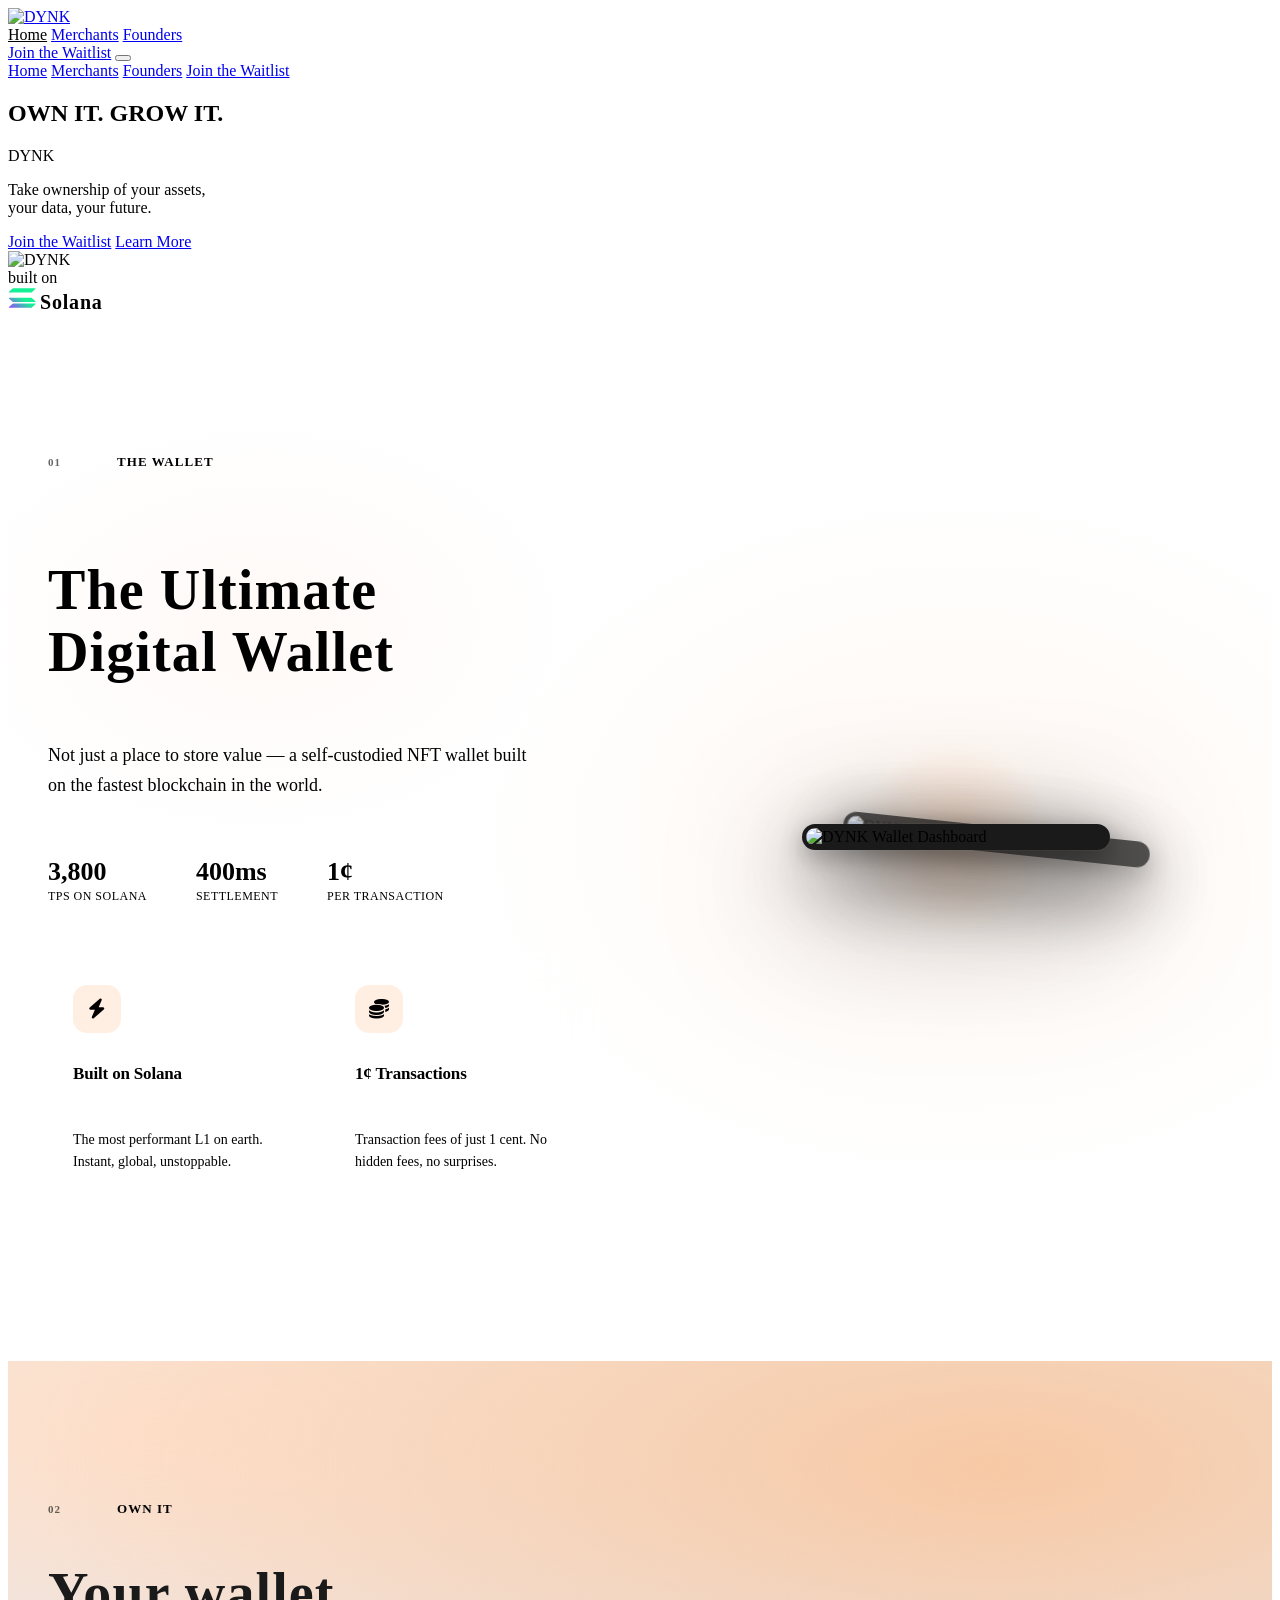
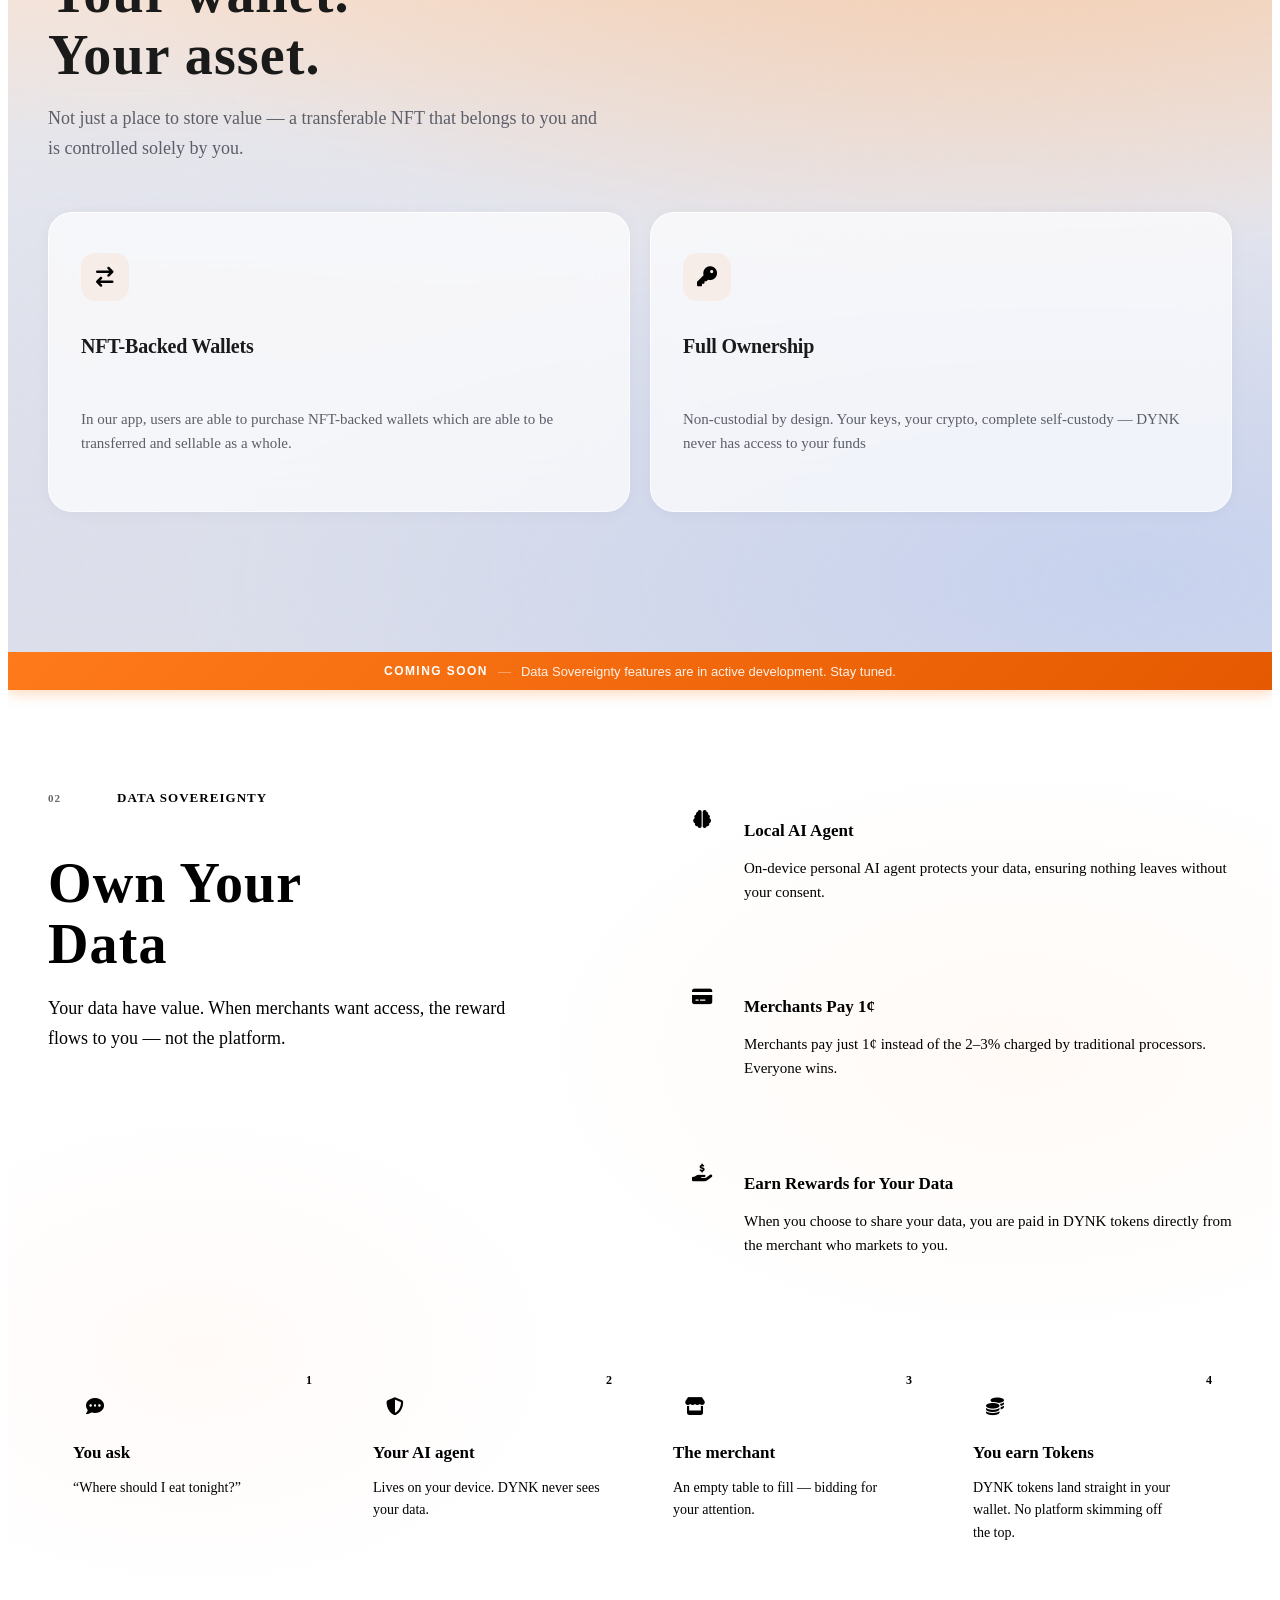
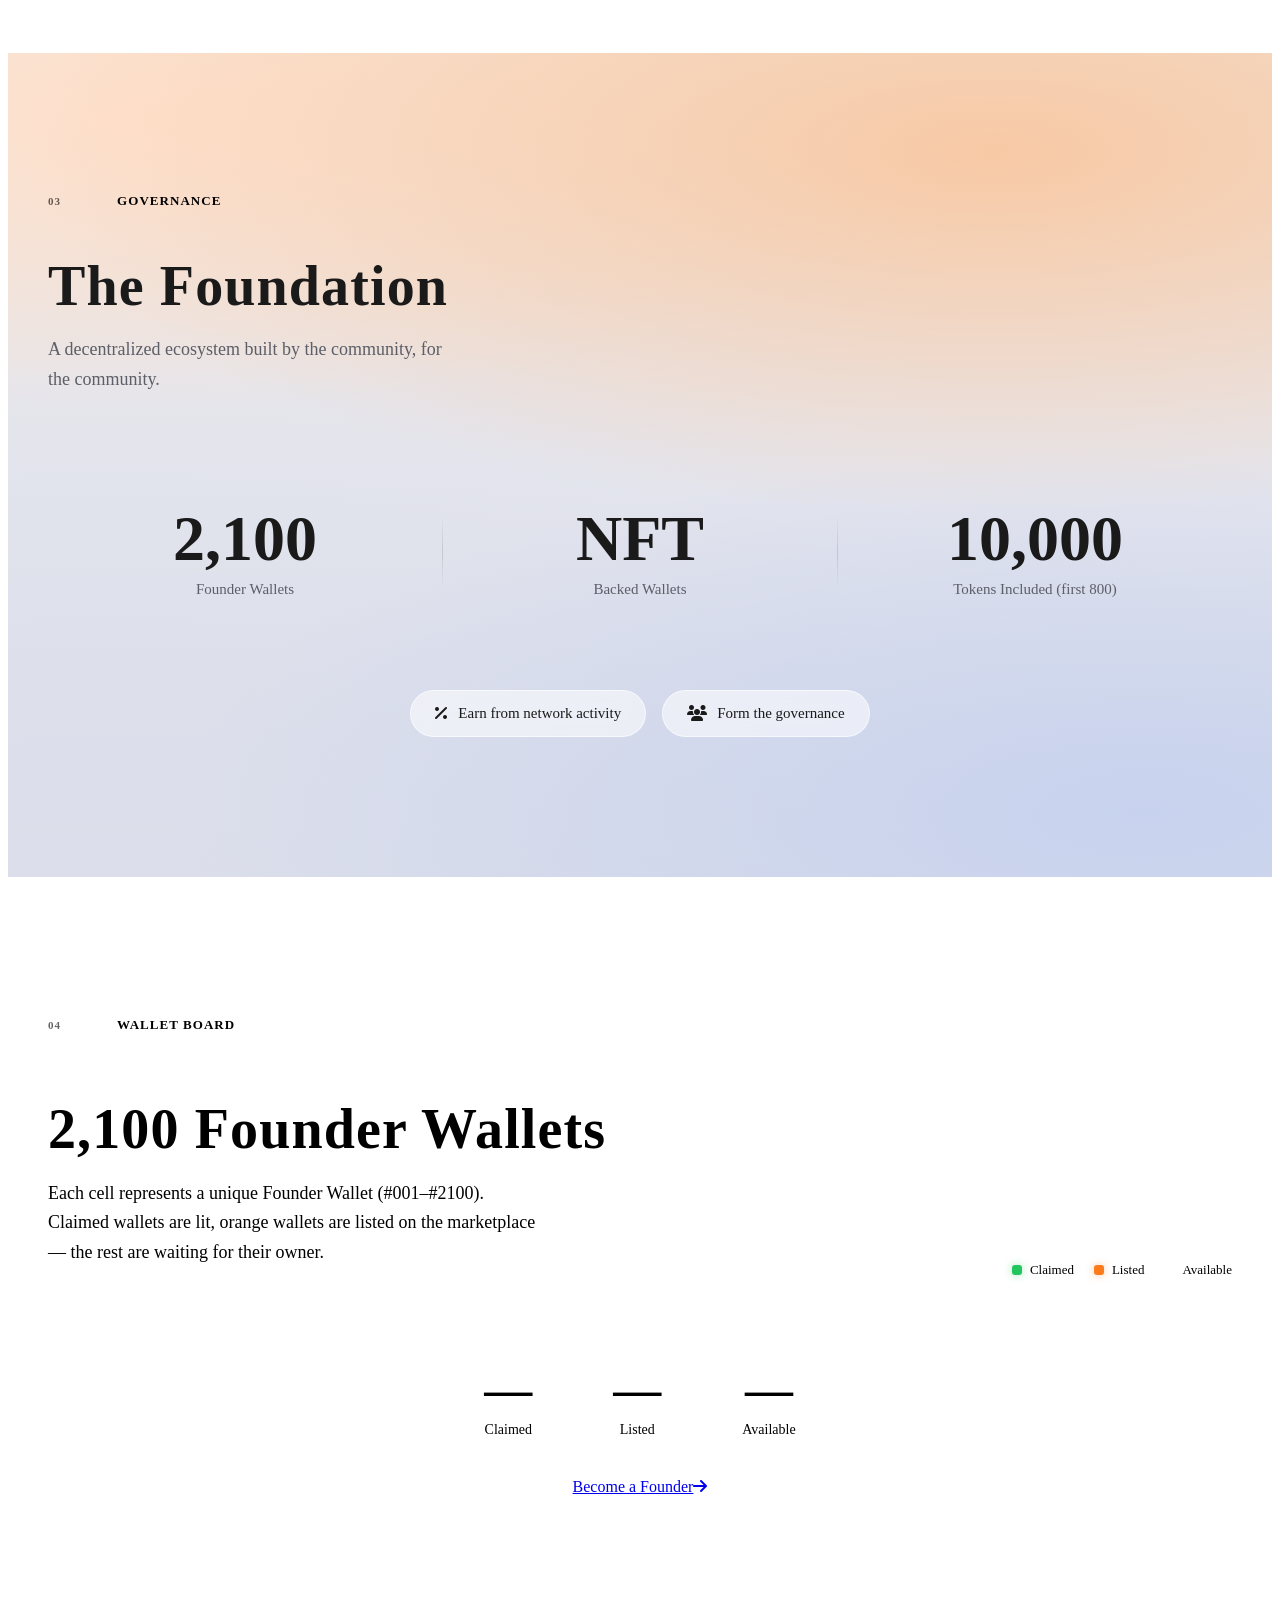
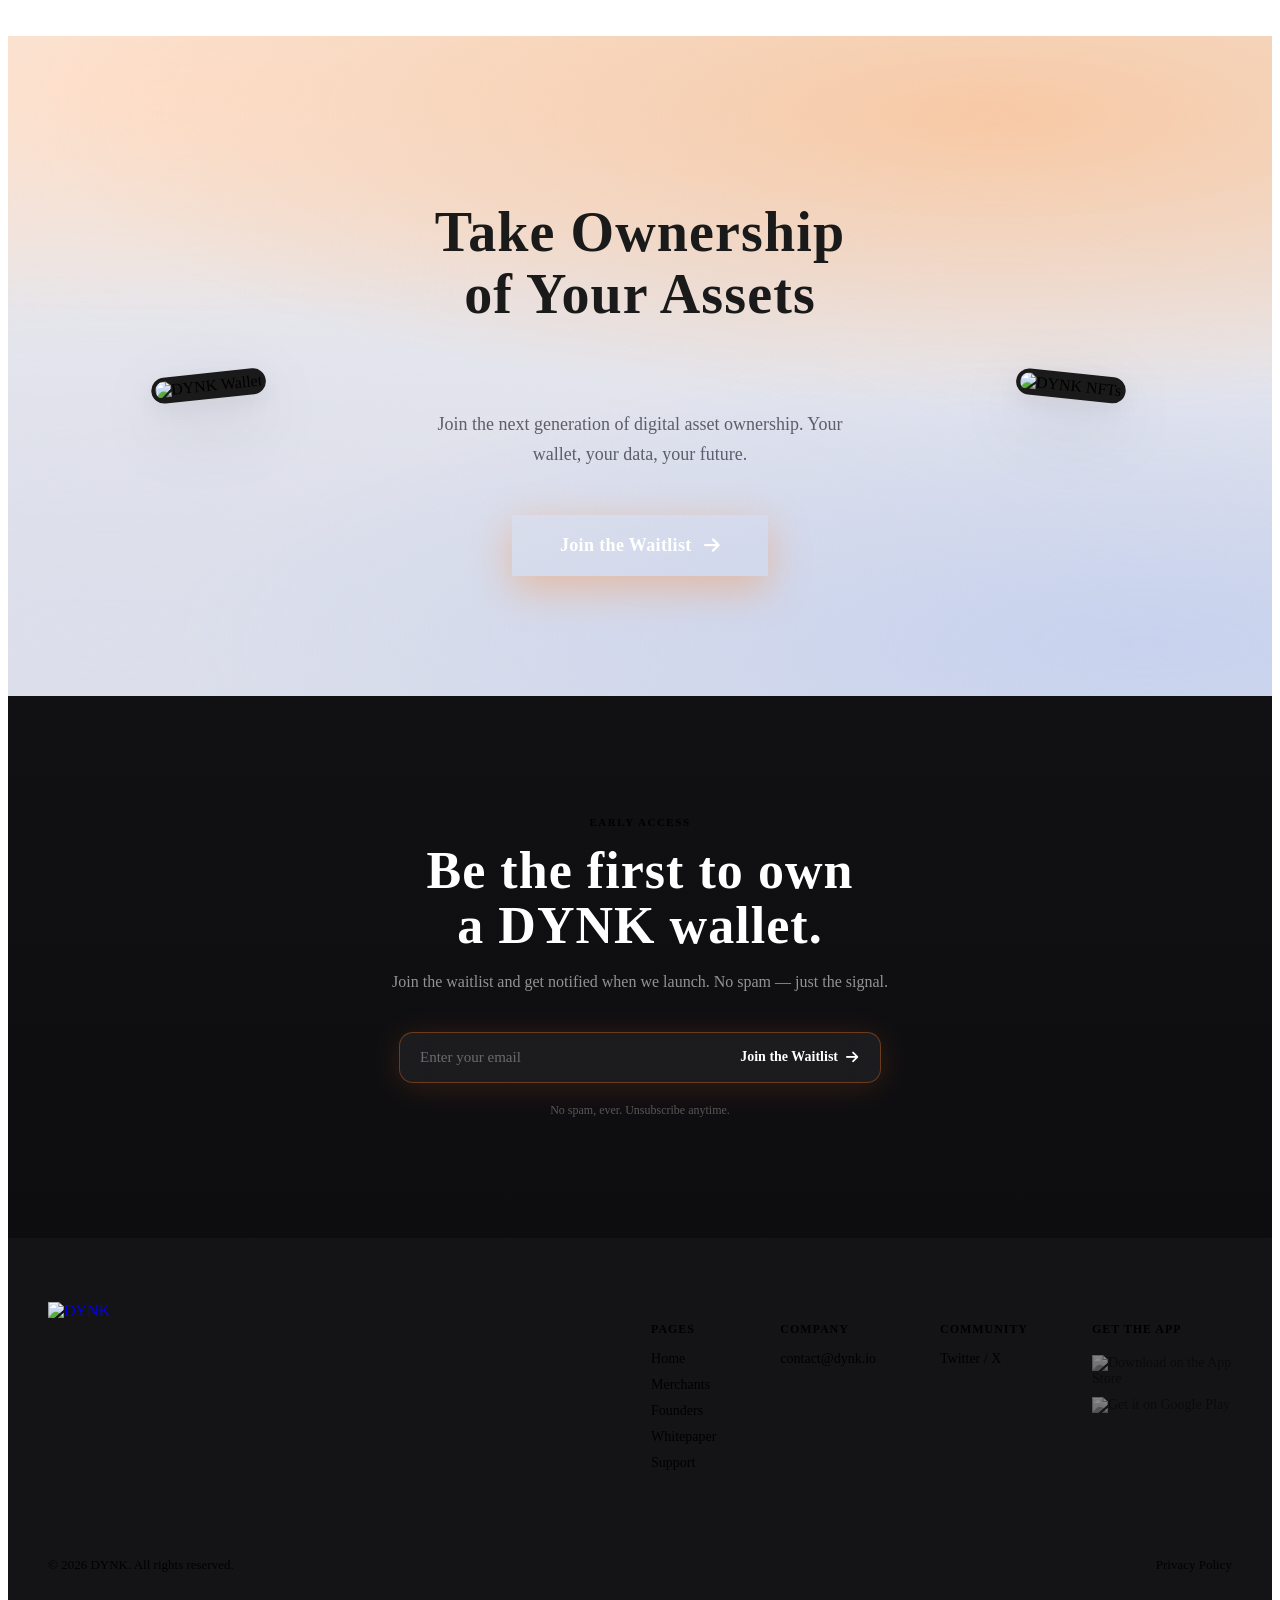
==== commit 0b5545c9: "Unify footer across all pages Update merchants footer to match other pages: single contact email, X " ====
--- a/index.html
+++ b/index.html
@@ -16,17 +16,26 @@
 <!-- NAV -->
 <nav class="nav" id="siteNav">
   <div class="nav-inner">
-    <a href="#" class="nav-logo">
-      <img src="assets/dynk-logo.png" alt="DYNK">
+    <a href="/" class="nav-logo">
+      <img src="/assets/dynk-logo.png" alt="DYNK">
     </a>
     <div class="nav-links">
-      <a href="#">Home</a>
-      <a href="merchants.html">Merchants</a>
-      <a href="Founders.html">Founders</a>
-    </div>
-    <a href="#" class="nav-platform-btn">Join the Waitlist</a>
+      <a href="/" style="color: var(--orange);">Home</a>
+      <a href="/merchants">Merchants</a>
+      <a href="/founders">Founders</a>
+    </div>
+    <a href="#waitlist-section" class="nav-platform-btn">Join the Waitlist</a>
+    <button class="nav-hamburger" id="navHamburger" aria-label="Toggle menu">
+      <span></span><span></span><span></span>
+    </button>
   </div>
 </nav>
+<div class="nav-mobile-menu" id="navMobileMenu">
+  <a href="/">Home</a>
+  <a href="/merchants">Merchants</a>
+  <a href="/founders">Founders</a>
+  <a href="#waitlist-section" class="nav-mobile-cta">Join the Waitlist</a>
+</div>
 
 <!-- ═══════════════════════════════════════
      HERO
@@ -38,9 +47,9 @@
     <div class="hero-text hero-entrance hero-entrance--text">
       <h1 class="hero-headline">OWN IT. GROW IT.</h1>
       <div class="hero-brand">DYNK</div>
-      <p class="hero-subtitle">The Intelligence of<br>Self-Custodied Money.</p>
+      <p class="hero-subtitle">Take ownership of your assets,<br>your data, your future.</p>
       <div class="hero-buttons">
-        <a href="#cta" class="hero-btn-primary"><span>Join the Waitlist</span></a>
+        <a href="#waitlist-section" class="hero-btn-primary"><span>Join the Waitlist</span></a>
         <a href="#wallet" class="hero-btn-secondary"><span>Learn More</span></a>
       </div>
     </div>
@@ -128,13 +137,13 @@
 <section class="sec-wallet-light">
   <div class="sec-inner">
     <div class="sec-label"><span class="sec-label-num">02</span><span class="sec-label-line"></span>Own It</div>
-    <h2 class="sec-title">Your wallet.<br>Yours to own.</h2>
-    <p class="sec-desc" style="max-width:560px;">An ownable, transferable wallet — not a rented account. It belongs to you and is controlled solely by you.</p>
+    <h2 class="sec-title">Your wallet.<br>Your asset.</h2>
+    <p class="sec-desc" style="max-width:560px;">Not just a place to store value — a transferable NFT that belongs to you and is controlled solely by you.</p>
     <div class="wlight-cards">
       <div class="w-card wlight-card">
         <div class="w-card-icon"><i class="fa-solid fa-arrow-right-arrow-left"></i></div>
         <h3>NFT-Backed Wallets</h3>
-        <p>Your wallet is minted as a unique NFT on Solana — transfer it or hold it</p>
+        <p>In our app, users are able to purchase NFT-backed wallets which are able to be transferred and sellable as a whole.</p>
       </div>
       <div class="w-card wlight-card">
         <div class="w-card-icon"><i class="fa-solid fa-key"></i></div>
@@ -147,25 +156,30 @@
 
 <!-- DATA -->
 <section class="sec-data" id="data">
+  <div class="data-coming-soon-banner">
+    <span class="data-cs-label">Coming Soon</span>
+    <span class="data-cs-sep">—</span>
+    <span class="data-cs-text">Data Sovereignty features are in active development. Stay tuned.</span>
+  </div>
   <div class="sec-inner">
     <div class="data-grid">
       <div class="data-left">
         <div class="sec-label"><span class="sec-label-num">02</span><span class="sec-label-line"></span>Data Sovereignty</div>
         <h2 class="sec-title sec-title--light">Own Your<br>Data</h2>
-        <p class="sec-desc sec-desc--light">Cut out the middleman and get paid to share your data. Your information, your terms.</p>
+        <p class="sec-desc sec-desc--light">Your data have value. When merchants want access, the reward flows to you — not the platform.</p>
       </div>
       <div class="data-right">
         <div class="d-item">
           <div class="d-item-icon"><i class="fa-solid fa-brain"></i></div>
-          <div class="d-item-body"><h4>Meet Enki</h4><p>Enki, your on-device AI agent, protects your data and ensures nothing leaves without your consent.</p></div>
+          <div class="d-item-body"><h4>Local AI Agent</h4><p>On-device personal AI agent protects your data, ensuring nothing leaves without your consent.</p></div>
         </div>
         <div class="d-item">
-          <div class="d-item-icon"><i class="fa-solid fa-sack-dollar"></i></div>
-          <div class="d-item-body"><h4>Merchants pay you directly</h4><p>Merchants pay you for the right to market to you. Earn rewards for looking at ads, watching their videos, and receiving personalised offers — straight to your wallet.</p></div>
+          <div class="d-item-icon"><i class="fa-solid fa-credit-card"></i></div>
+          <div class="d-item-body"><h4>Merchants Pay 1¢</h4><p>Merchants pay just 1¢ instead of the 2–3% charged by traditional processors. Everyone wins.</p></div>
         </div>
         <div class="d-item">
           <div class="d-item-icon"><i class="fa-solid fa-hand-holding-dollar"></i></div>
-          <div class="d-item-body"><h4>Get Paid to Share</h4><p>When you choose to share your data, you earn directly. No middleman taking a cut.</p></div>
+          <div class="d-item-body"><h4>Earn Rewards for Your Data</h4><p>When you choose to share your data, you are paid in DYNK tokens directly from the merchant who markets to you.</p></div>
         </div>
       </div>
     </div>
@@ -180,7 +194,7 @@
       <div class="data-flow-card" data-anim="fade-up" data-delay="2">
         <span class="data-flow-num">2</span>
         <div class="d-item-icon"><i class="fa-solid fa-shield-halved"></i></div>
-        <h4>Enki, your agent</h4>
+        <h4>Your AI agent</h4>
         <p>Lives on your device. DYNK never sees your data.</p>
       </div>
       <div class="data-flow-card" data-anim="fade-up" data-delay="3">
@@ -192,8 +206,8 @@
       <div class="data-flow-card" data-anim="fade-up" data-delay="4">
         <span class="data-flow-num">4</span>
         <div class="d-item-icon"><i class="fa-solid fa-coins"></i></div>
-        <h4>You get paid</h4>
-        <p>DYNK tokens land straight in your wallet. No middleman takes a cut.</p>
+        <h4>You earn Tokens</h4>
+        <p>DYNK tokens land straight in your wallet. No platform skimming off the top.</p>
       </div>
     </div>
   </div>
@@ -207,15 +221,15 @@
     <h2 class="sec-title">The Foundation</h2>
     <p class="sec-desc">A decentralized ecosystem built by the community, for the community.</p>
     <div class="f-stats">
-      <div class="f-stat"><div class="f-stat-val" data-count="800">800</div><div class="f-stat-label">Founder Wallets</div></div>
+      <div class="f-stat"><div class="f-stat-val" data-count="2100">2,100</div><div class="f-stat-label">Founder Wallets</div></div>
       <div class="f-divider"></div>
-      <div class="f-stat"><div class="f-stat-val" data-count="1300">1,300</div><div class="f-stat-label">Treasury Wallets</div></div>
+      <div class="f-stat"><div class="f-stat-val">NFT</div><div class="f-stat-label">Backed Wallets</div></div>
       <div class="f-divider"></div>
-      <div class="f-stat"><div class="f-stat-val" data-count="10000">10,000</div><div class="f-stat-label">Tokens Included</div></div>
+      <div class="f-stat"><div class="f-stat-val" data-count="10000">10,000</div><div class="f-stat-label">Tokens Included (first 800)</div></div>
     </div>
     <div class="f-pills">
-      <div class="f-pill"><i class="fa-solid fa-users"></i>Govern treasury allocation</div>
-      <div class="f-pill"><i class="fa-solid fa-scale-balanced"></i>Form the governance</div>
+      <div class="f-pill"><i class="fa-solid fa-percent"></i>Earn from network activity</div>
+      <div class="f-pill"><i class="fa-solid fa-users"></i>Form the governance</div>
     </div>
   </div>
 </section>
@@ -226,15 +240,52 @@
     <div class="sec-label"><span class="sec-label-num">04</span><span class="sec-label-line"></span>Wallet Board</div>
     <div class="board-header">
       <div class="board-header-text">
-        <h2 class="sec-title sec-title--light">800 Founder Wallets</h2>
-        <p class="sec-desc sec-desc--light">Each cell represents a unique Founder Wallet (#001–#800). Claimed wallets are lit — the rest are waiting for their owner.</p>
+        <h2 class="sec-title sec-title--light">2,100 Founder Wallets</h2>
+        <p class="sec-desc sec-desc--light">Each cell represents a unique Founder Wallet (#001–#2100). Claimed wallets are lit, orange wallets are listed on the marketplace — the rest are waiting for their owner.</p>
       </div>
       <div class="board-legend">
         <span class="board-legend-item"><span class="board-legend-dot board-legend-dot--taken"></span>Claimed</span>
+        <span class="board-legend-item"><span class="board-legend-dot board-legend-dot--listed"></span>Listed</span>
         <span class="board-legend-item"><span class="board-legend-dot board-legend-dot--open"></span>Available</span>
       </div>
     </div>
     <div class="board-grid" id="walletBoard"></div>
+    <div class="board-mobile-picker" id="boardMobilePicker">
+      <p class="board-mobile-picker-label">Enter a wallet number to view details</p>
+      <div class="board-mobile-picker-row">
+        <input type="text" inputmode="numeric" pattern="[0-9]*" class="board-mobile-picker-input" id="boardPickerInput" placeholder="1 – 2100" autocomplete="off">
+        <button class="board-mobile-picker-btn" id="boardPickerBtn">View</button>
+      </div>
+      <button class="board-mobile-picker-random" id="boardPickerRandom">Pick Random Wallet</button>
+    </div>
+    <!-- LIVE MARKETPLACE STATS (populated by JS from /api/marketplace) -->
+    <div class="mkt-live" id="mktLivePanel" style="display:none;">
+      <div class="mkt-live-head">
+        <span class="mkt-live-tag"><span class="mkt-live-pulse"></span>Live marketplace</span>
+        <span class="mkt-live-updated" id="mktLastUpdated"></span>
+      </div>
+      <div class="mkt-live-grid">
+        <div class="mkt-hero">
+          <span class="mkt-hero-num" id="mktAvailable">0</span>
+          <span class="mkt-hero-cap">Available now</span>
+        </div>
+        <div class="mkt-supply">
+          <div class="mkt-supply-head">
+            <span class="mkt-supply-title"><b id="mktMinted">0</b> of 2,100 Founder Wallets minted</span>
+          </div>
+          <div class="mkt-bar" role="img" aria-label="Supply breakdown">
+            <span class="mkt-bar-seg mkt-bar-seg--claimed" id="mktBarClaimed"></span>
+            <span class="mkt-bar-seg mkt-bar-seg--listed" id="mktBarListed"></span>
+            <span class="mkt-bar-seg mkt-bar-seg--open" id="mktBarOpen"></span>
+          </div>
+          <div class="mkt-supply-legend">
+            <span class="mkt-leg"><i class="mkt-sw mkt-sw--claimed"></i>Claimed<b id="mktClaimed">0</b></span>
+            <span class="mkt-leg"><i class="mkt-sw mkt-sw--listed"></i>Listed<b id="mktListed">0</b></span>
+            <span class="mkt-leg"><i class="mkt-sw mkt-sw--open"></i>Available<b id="mktAvailableLeg">0</b></span>
+          </div>
+        </div>
+      </div>
+    </div>
     <div class="board-counter">
       <div class="board-counter-stat">
         <span class="board-counter-val" id="boardTaken">—</span>
@@ -242,12 +293,18 @@
       </div>
       <div class="board-counter-div"></div>
       <div class="board-counter-stat">
+        <span class="board-counter-val" id="boardListed">—</span>
+        <span class="board-counter-label">Listed</span>
+      </div>
+      <div class="board-counter-div"></div>
+      <div class="board-counter-stat">
         <span class="board-counter-val" id="boardOpen">—</span>
         <span class="board-counter-label">Available</span>
       </div>
     </div>
+
     <div class="board-cta-row">
-      <a href="Founders.html" class="hero-cta"><span>Become a Founder</span><i class="fa-solid fa-arrow-right"></i></a>
+      <a href="/founders" class="hero-cta"><span>Become a Founder</span><i class="fa-solid fa-arrow-right"></i></a>
     </div>
   </div>
 </section>
@@ -262,8 +319,8 @@
       </div>
     </div>
     <div class="cta-center">
-      <h2 class="cta-headline">Own It.<br>Grow It.</h2>
-      <p class="cta-desc">Join the next generation of self-custodied money. Your wallet, your data, and Enki — the agent that gives you everything you need.</p>
+      <h2 class="cta-headline">Take Ownership<br>of Your Assets</h2>
+      <p class="cta-desc">Join the next generation of digital asset ownership. Your wallet, your data, your future.</p>
       <a href="#waitlist-section" class="cta-main-btn"><span>Join the Waitlist</span><i class="fa-solid fa-arrow-right"></i></a>
     </div>
     <div class="cta-phone cta-phone--right">
@@ -284,7 +341,7 @@
     <form class="waitlist-form" id="waitlistForm" onsubmit="handleWaitlistSubmit(event)">
       <div class="waitlist-input-wrap">
         <input type="email" class="waitlist-input" id="waitlistEmail" placeholder="Enter your email" required>
-        <button type="submit" class="waitlist-btn"><span>Join Waitlist</span><i class="fa-solid fa-arrow-right"></i></button>
+        <button type="submit" class="waitlist-btn"><span>Join the Waitlist</span><i class="fa-solid fa-arrow-right"></i></button>
       </div>
     </form>
     <div class="waitlist-success" id="waitlistSuccess" style="display:none;">
@@ -300,22 +357,70 @@
   <div class="footer-inner">
     <div class="footer-top">
       <div class="footer-brand">
-        <a href="#" class="footer-brand-logo"><img src="assets/dynk-logo.png" alt="DYNK"></a>
+        <a href="/" class="footer-brand-logo"><img src="/assets/dynk-logo.png" alt="DYNK"></a>
       </div>
       <div class="footer-cols">
-        <div class="footer-col"><h5>Product</h5><a href="#wallet">Digital Wallet</a><a href="#data">Data Sovereignty</a><a href="merchants.html">Merchants</a><a href="#foundation">Governance</a><a href="Founders.html">Founders</a></div>
-        <div class="footer-col"><h5>Company</h5><a href="#">About</a><a href="mailto:contact@dynk.io">contact@dynk.io</a></div>
-        <div class="footer-col"><h5>Community</h5><a href="#">Twitter / X</a><a href="#">Telegram</a></div>
-        <div class="footer-col footer-col-app"><h5>Get the App</h5><div class="footer-app-badges"><a href="#" class="footer-badge"><img src="assets/apple.png" alt="Download on the App Store" class="footer-badge-img"></a><a href="#" class="footer-badge"><img src="assets/android.png" alt="Get it on Google Play" class="footer-badge-img"></a></div></div>
+        <div class="footer-col"><h5>Pages</h5><a href="/">Home</a><a href="/merchants">Merchants</a><a href="/founders">Founders</a><a href="/whitepaper">Whitepaper</a><a href="/support">Support</a></div>
+        <div class="footer-col"><h5>Company</h5><a href="mailto:contact@dynk.io">contact@dynk.io</a></div>
+        <div class="footer-col"><h5>Community</h5><a href="https://x.com/DynkWallet">Twitter / X</a></div>
+        <div class="footer-col footer-col-app"><h5>Get the App</h5><div class="footer-app-badges"><a href="#" class="footer-badge"><img src="/assets/apple.png" alt="Download on the App Store" class="footer-badge-img disabled-image"></a><a href="#" class="footer-badge"><img src="/assets/android.png" alt="Get it on Google Play"  class="footer-badge-img disabled-image"></a></div></div>
       </div>
     </div>
     <div class="footer-rule"></div>
     <div class="footer-bottom">
       <p class="footer-copy">&copy; 2026 DYNK. All rights reserved.</p>
-      <div class="footer-legal"><a href="#">Privacy Policy</a><a href="#">Terms of Service</a></div>
+      <div class="footer-legal"><a href="https://dynk-public-assets.s3.ap-south-1.amazonaws.com/Dynk%20Privacy%20Policy.pdf">Privacy Policy</a> <!---<a href="#">Terms of Service</a></div>-->
     </div>
   </div>
 </footer>
+
+<!-- WALLET CARD MODAL -->
+<div class="wc-overlay" id="walletModal" role="dialog" aria-modal="true" aria-label="Wallet Card">
+  <div class="wc-card">
+    <button class="wc-close" id="walletModalClose" aria-label="Close">&times;</button>
+
+    <div class="wc-left">
+      <div class="wc-top-row">
+        <span class="wc-type">Founder Wallet</span>
+        <span class="wc-status" id="wcStatus">Available</span>
+      </div>
+
+      <div class="wc-number-block">
+        <span class="wc-number" id="wcNumber">#0001</span>
+        <span class="wc-number-sub">of 2,100</span>
+      </div>
+
+      <p class="wc-desc">One of only 2,100 exclusive Founder Wallets — minted on Solana. Own it, trade it, or hold it. It's yours forever.</p>
+
+      <div class="wc-tokens-block">
+        <span class="wc-tokens-label">Preloaded Tokens</span>
+        <div class="wc-tokens-row">
+          <span class="wc-tokens-val" id="wcTokensVal">~10,000</span>
+          <span class="wc-tokens-unit">DYNK</span>
+        </div>
+      </div>
+
+      <div class="wc-perks">
+        <span class="wc-perk"><i class="fa-solid fa-scale-balanced"></i>Governance Rights</span>
+        <span class="wc-perk"><i class="fa-solid fa-arrow-right-arrow-left"></i>Transferable</span>
+        <span class="wc-perk"><i class="fa-solid fa-percent"></i>Network Earnings</span>
+      </div>
+
+      <a href="/founders" class="wc-marketplace-btn">Go to Marketplace <i class="fa-solid fa-arrow-right"></i></a>
+    </div>
+
+    <div class="wc-right">
+      <div class="wc-img-card">
+        <img src="assets/fitr.png" alt="DYNK Wallet" class="wc-logo">
+        <div class="wc-img-caption">DYNK — Own the Network</div>
+      </div>
+    </div>
+
+  </div>
+</div>
+
+<!-- BOARD HOVER TOOLTIP -->
+<div class="wc-tooltip" id="boardTooltip"></div>
 
 <script src="hero.js"></script>
 <script src="sections.js"></script>
--- a/sections.css
+++ b/sections.css
@@ -0,0 +1,1467 @@
+/* ═══════════════════════════════════════
+   DYNK — Body Section Styles
+   ═══════════════════════════════════════ */
+
+/* ── SECTION SHARED ── */
+.sec-inner { max-width: 1200px; margin: 0 auto; padding: 0 40px; position: relative; z-index: 2; }
+.sec-label {
+  display: flex; align-items: center; gap: 12px; margin-bottom: 20px;
+  font-size: 13px; font-weight: 600; color: var(--orange);
+  letter-spacing: 0.08em; text-transform: uppercase;
+}
+.sec-label-num {
+  font-family: var(--font-heading); font-weight: 700; font-size: 11px; opacity: 0.6;
+}
+.sec-label-line { width: 32px; height: 1px; background: var(--orange); opacity: 0.4; }
+.sec-title {
+  font-family: var(--font-heading);
+  font-size: clamp(34px, 4.5vw, 56px); font-weight: 700;
+  letter-spacing: 0.02em; line-height: 1.1;
+  color: #1A1A1A; margin-bottom: 16px;
+}
+.sec-title--light { color: var(--text-1); }
+.sec-desc {
+  font-size: 18px; font-weight: 400; color: #5C5E68;
+  line-height: 1.65; max-width: 500px; text-wrap: pretty;
+}
+.sec-desc--light { color: var(--text-2); }
+
+/* ── PHONE MOCKUPS ── */
+.phone-mockup {
+  border-radius: 36px;
+  overflow: hidden;
+  box-shadow: 0 24px 80px rgba(0,0,0,0.12), 0 8px 24px rgba(0,0,0,0.06);
+  background: #1A1A1A;
+  padding: 4px;
+  transition: transform 0.5s cubic-bezier(0.16,1,0.3,1);
+}
+.phone-mockup img {
+  width: 100%;
+  display: block;
+  border-radius: 32px;
+}
+.phone-mockup--dark {
+  box-shadow: 0 24px 80px rgba(0,0,0,0.45), 0 8px 24px rgba(0,0,0,0.3), 0 0 0 1px rgba(255,255,255,0.06);
+}
+
+/* ── WALLET (warm gradient) ── */
+.sec-wallet {
+  position: relative; padding: 140px 0;
+  background:
+    radial-gradient(140% 80% at 78% 12%, #F8C9A5 0%, rgba(248,201,165,0) 55%),
+    radial-gradient(120% 70% at 12% 8%, #FFE0CB 0%, rgba(255,224,203,0) 50%),
+    radial-gradient(140% 80% at 90% 92%, #C7D2EE 0%, rgba(199,210,238,0) 55%),
+    radial-gradient(160% 90% at 8% 90%, #DCDFEB 0%, rgba(220,223,235,0) 60%),
+    linear-gradient(180deg, #F0E5DA 0%, #E5E6EE 50%, #DBDDE8 100%);
+}
+.wallet-grid {
+  display: grid; grid-template-columns: repeat(4, 1fr); gap: 16px; margin-top: 56px;
+}
+.w-card {
+  background: rgba(255,255,255,0.7); backdrop-filter: blur(20px);
+  -webkit-backdrop-filter: blur(20px);
+  border: 1px solid rgba(255,255,255,0.7); border-radius: 24px;
+  padding: 32px 24px; display: flex; flex-direction: column; gap: 14px;
+  transition: transform 0.4s cubic-bezier(0.16,1,0.3,1), box-shadow 0.4s;
+  box-shadow: 0 2px 16px rgba(0,0,0,0.04);
+}
+.w-card:hover {
+  transform: translateY(-4px);
+  box-shadow: 0 16px 48px rgba(0,0,0,0.07);
+}
+.w-card-icon {
+  width: 48px; height: 48px; border-radius: 14px;
+  background: rgba(255,122,26,0.08);
+  display: flex; align-items: center; justify-content: center;
+  color: var(--orange); font-size: 20px;
+}
+.w-card h3 {
+  font-family: var(--font-display); font-size: 17px; font-weight: 700;
+  color: #1A1A1A; letter-spacing: -0.01em;
+}
+.w-card p {
+  font-size: 14px; color: #5C5E68; line-height: 1.6; text-wrap: pretty;
+}
+
+/* Wallet showcase (kept for founders page) */
+.wallet-showcase {
+  display: grid; grid-template-columns: 1fr 1fr;
+  gap: 48px; align-items: center; margin-bottom: 56px;
+}
+.wallet-showcase-phone {
+  display: flex; justify-content: center;
+}
+.wallet-showcase-phone .phone-mockup {
+  max-width: 300px;
+}
+
+/* ── WALLET DARK (section 1) ── */
+.sec-wallet-dark {
+  position: relative; padding: 140px 0; overflow: hidden;
+  background: var(--ink);
+}
+.sec-wallet-dark::before {
+  content: ''; position: absolute; inset: 0;
+  background:
+    radial-gradient(ellipse 70% 60% at 75% 50%, rgba(255,122,26,0.06) 0%, transparent 55%),
+    radial-gradient(ellipse 50% 40% at 20% 30%, rgba(255,100,40,0.04) 0%, transparent 50%);
+  pointer-events: none;
+}
+.wdark-grid {
+  display: grid; grid-template-columns: 1fr 1fr;
+  gap: 80px; align-items: center;
+}
+.wdark-left {
+  display: flex; flex-direction: column; gap: 24px;
+}
+.wdark-metrics {
+  display: flex; align-items: center; gap: 0;
+  padding: 20px 0; margin-top: -4px;
+}
+.wdark-metric {
+  display: flex; flex-direction: column; gap: 4px;
+  padding: 0 24px;
+}
+.wdark-metric:first-child { padding-left: 0; }
+.wdark-metric-val {
+  font-family: var(--font-heading);
+  font-size: 26px; font-weight: 800; line-height: 1;
+  color: var(--text-1);
+}
+.wdark-metric-label {
+  font-size: 12px; font-weight: 500; color: var(--text-3);
+  letter-spacing: 0.04em; text-transform: uppercase;
+}
+.wdark-metric-div {
+  width: 1px; height: 36px; flex-shrink: 0;
+  background: linear-gradient(to bottom, transparent, var(--border), transparent);
+}
+
+.wdark-cards {
+  display: flex; flex-direction: column; gap: 16px; margin-top: 8px;
+}
+.wdark-cards--grid {
+  display: grid; grid-template-columns: 1fr 1fr; gap: 12px; margin-top: 4px;
+}
+.w-card--dark {
+  background: rgba(255,255,255,0.05);
+  border-color: rgba(255,255,255,0.08);
+  box-shadow: none;
+}
+.w-card--dark:hover {
+  background: rgba(255,255,255,0.08);
+  box-shadow: 0 12px 40px rgba(0,0,0,0.2);
+}
+.w-card--dark h3 { color: var(--text-1); }
+.w-card--dark p  { color: var(--text-2); }
+.w-card-icon--dark { background: rgba(255,122,26,0.12); }
+.sec-label-line--light { background: rgba(255,255,255,0.25) !important; }
+.wdark-right {
+  display: flex; justify-content: center; align-items: center;
+}
+.wdark-right .phone-mockup {
+  max-width: 300px; width: 100%;
+}
+
+.wdark-phones {
+  position: relative;
+  width: 100%;
+  max-width: 340px;
+  height: 540px;
+  display: flex; align-items: center; justify-content: center;
+}
+.wdark-phone-main {
+  position: absolute;
+  width: 64%;
+  z-index: 2;
+  left: 50%;
+  transform: translateX(-50%);
+  filter: drop-shadow(0 32px 64px rgba(0,0,0,0.6));
+}
+.wdark-phone-bg {
+  position: absolute;
+  width: 54%;
+  z-index: 1;
+  right: 0;
+  top: 50%;
+  transform: translateY(-50%) rotate(6deg) translateX(8%);
+  opacity: 0.75;
+  filter: drop-shadow(0 16px 32px rgba(0,0,0,0.4));
+}
+.wdark-phones::before {
+  content: '';
+  position: absolute;
+  width: 200px; height: 200px;
+  border-radius: 50%;
+  background: radial-gradient(circle, rgba(255,122,26,0.15) 0%, transparent 70%);
+  top: 50%; left: 50%;
+  transform: translate(-50%, -50%);
+  pointer-events: none;
+  z-index: 0;
+}
+
+/* ── WALLET LIGHT (section 2) ── */
+.sec-wallet-light {
+  position: relative; padding: 140px 0;
+  background:
+    radial-gradient(140% 80% at 78% 12%, #F8C9A5 0%, rgba(248,201,165,0) 55%),
+    radial-gradient(120% 70% at 12% 8%, #FFE0CB 0%, rgba(255,224,203,0) 50%),
+    radial-gradient(140% 80% at 90% 92%, #C7D2EE 0%, rgba(199,210,238,0) 55%),
+    radial-gradient(160% 90% at 8% 90%, #DCDFEB 0%, rgba(220,223,235,0) 60%),
+    linear-gradient(180deg, #F0E5DA 0%, #E5E6EE 50%, #DBDDE8 100%);
+}
+.wlight-cards {
+  display: grid; grid-template-columns: 1fr 1fr;
+  gap: 20px; margin-top: 48px;
+}
+.wlight-card {
+  padding: 40px 32px;
+}
+.wlight-card h3 { font-size: 20px; }
+.wlight-card p  { font-size: 15px; line-height: 1.65; }
+
+/* ── DATA (dark) ── */
+.data-coming-soon-banner {
+  display: flex;
+  align-items: center;
+  justify-content: center;
+  gap: 10px;
+  background: linear-gradient(135deg, #FF7A1A, #E55A00);
+  padding: 11px 20px;
+  text-align: center;
+  box-shadow: 0 2px 16px rgba(255,122,26,0.35);
+}
+.data-cs-label {
+  font-family: 'Chakra Petch', sans-serif;
+  font-weight: 700;
+  font-size: 12px;
+  color: #fff;
+  letter-spacing: 0.12em;
+  text-transform: uppercase;
+}
+.data-cs-sep {
+  color: rgba(255,255,255,0.55);
+  font-size: 13px;
+}
+.data-cs-text {
+  font-family: 'Outfit', sans-serif;
+  font-size: 13px;
+  color: rgba(255,255,255,0.9);
+}
+
+.sec-data {
+  position: relative; padding: 0 0 80px; overflow: hidden;
+  background: var(--ink);
+}
+.sec-data .sec-inner {
+  padding-top: 80px;
+}
+.sec-data::before {
+  content: ''; position: absolute; inset: 0;
+  background:
+    radial-gradient(ellipse 80% 60% at 80% 40%, rgba(255,122,26,0.04) 0%, transparent 50%),
+    radial-gradient(ellipse 60% 50% at 15% 70%, rgba(255,100,40,0.03) 0%, transparent 50%);
+  pointer-events: none;
+}
+.sec-data::after {
+  content: ''; position: absolute; top: 0; left: 8%; right: 8%; height: 1px;
+  background: linear-gradient(90deg, transparent, var(--border), transparent);
+}
+.data-grid {
+  display: grid; grid-template-columns: 1fr 1fr; gap: 80px; align-items: start;
+}
+.data-left { padding-top: 20px; }
+.data-right { display: flex; flex-direction: column; }
+.d-item {
+  display: flex; gap: 20px; padding: 28px 0;
+  border-bottom: 1px solid var(--border); align-items: flex-start;
+}
+.d-item:last-child { border-bottom: none; }
+.d-item-icon {
+  width: 44px; height: 44px; border-radius: 12px; flex-shrink: 0;
+  background: rgba(255,255,255,0.04);
+  border: 1px solid var(--border);
+  display: flex; align-items: center; justify-content: center;
+  color: var(--orange); font-size: 18px;
+}
+.d-item-body { flex: 1; }
+.d-item-body h4 {
+  font-family: var(--font-display); font-size: 17px; font-weight: 600;
+  color: var(--text-1); margin-bottom: 6px;
+}
+.d-item-body p {
+  font-size: 15px; color: var(--text-2); line-height: 1.6; text-wrap: pretty;
+}
+
+/* Value loop cards (inside sec-data) */
+.data-flow-cards {
+  display: grid;
+  grid-template-columns: repeat(4, 1fr);
+  gap: 16px;
+  margin-top: 28px;
+  padding-top: 28px;
+  border-top: 1px solid var(--border);
+}
+.data-flow-card {
+  position: relative;
+  display: flex; flex-direction: column; gap: 14px;
+  padding: 28px 24px;
+  background: rgba(255,255,255,0.05);
+  border: 1px solid rgba(255,255,255,0.08);
+  border-radius: 18px;
+  transition: transform 0.35s ease, border-color 0.35s ease, background 0.35s ease;
+}
+.data-flow-card:hover {
+  transform: translateY(-4px);
+  background: rgba(255,255,255,0.08);
+  border-color: rgba(255,122,26,0.35);
+}
+.data-flow-num {
+  position: absolute; top: 16px; right: 18px;
+  font-family: var(--font-heading); font-weight: 700; font-size: 12px;
+  color: var(--text-3); letter-spacing: 1px;
+}
+.data-flow-card h4 {
+  font-family: var(--font-display); font-size: 17px; font-weight: 600;
+  color: var(--text-1); margin: 0;
+}
+.data-flow-card p {
+  font-size: 14px; color: var(--text-2); line-height: 1.6; text-wrap: pretty; margin: 0;
+}
+
+/* Data screens */
+.data-screens {
+  display: flex; justify-content: center; gap: 28px; margin-top: 64px;
+}
+.data-screens .phone-mockup {
+  max-width: 200px;
+}
+.data-screens .phone-mockup:first-child {
+  transform: rotate(-4deg) translateY(10px);
+}
+.data-screens .phone-mockup:last-child {
+  transform: rotate(4deg) translateY(-10px);
+}
+
+/* ── VALUE LOOP / MERCHANT FLOW (dark) ── */
+.sec-flow {
+  position: relative; padding: 40px 0 140px; overflow: hidden;
+  background: var(--ink);
+}
+.sec-flow::before {
+  content: ''; position: absolute; inset: 0;
+  background:
+    radial-gradient(ellipse 60% 50% at 50% 30%, rgba(255,122,26,0.05) 0%, transparent 55%);
+  pointer-events: none;
+}
+.flow-head { max-width: 620px; margin: 0 0 64px; }
+.flow-head .sec-desc { margin-top: 14px; }
+.flow-head em { color: var(--orange); font-style: normal; }
+
+/* Track */
+.flow-track {
+  display: grid;
+  grid-template-columns: 1fr auto 1fr auto 1fr;
+  align-items: stretch; gap: 0;
+}
+.flow-node {
+  position: relative;
+  display: flex; flex-direction: column; align-items: flex-start;
+  padding: 32px 28px;
+  background: linear-gradient(180deg, rgba(255,255,255,0.04), rgba(255,255,255,0.015));
+  border: 1px solid var(--border);
+  border-radius: 18px;
+  transition: transform .35s ease, border-color .35s ease;
+}
+.flow-node:hover { transform: translateY(-4px); border-color: rgba(255,122,26,0.35); }
+.flow-node--accent {
+  border-color: rgba(255,122,26,0.3);
+  background: linear-gradient(180deg, rgba(255,122,26,0.08), rgba(255,122,26,0.02));
+}
+.flow-node--accent .flow-icon {
+  background: linear-gradient(135deg, var(--orange), var(--orange-deep));
+  border-color: transparent; color: #fff;
+}
+.flow-num {
+  position: absolute; top: 18px; right: 20px;
+  font-family: var(--font-heading); font-weight: 700; font-size: 13px;
+  color: var(--text-3); letter-spacing: 1px;
+}
+.flow-icon {
+  width: 52px; height: 52px; border-radius: 14px; flex-shrink: 0;
+  background: rgba(255,255,255,0.05);
+  border: 1px solid var(--border);
+  display: flex; align-items: center; justify-content: center;
+  color: var(--orange); font-size: 22px; margin-bottom: 22px;
+}
+.flow-node h4 {
+  font-family: var(--font-display); font-size: 19px; font-weight: 600;
+  color: var(--text-1); margin-bottom: 8px;
+}
+.flow-node p { font-size: 14px; color: var(--text-2); line-height: 1.55; text-wrap: pretty; }
+
+/* Connector */
+.flow-link {
+  position: relative; align-self: center;
+  display: flex; flex-direction: column; align-items: center; justify-content: center;
+  width: 130px; padding: 0 12px; gap: 8px;
+}
+.flow-link-label {
+  font-family: var(--font-heading); font-size: 9.5px; font-weight: 600;
+  letter-spacing: 0.5px; text-transform: uppercase;
+  color: var(--text-3); text-align: center; line-height: 1.4;
+}
+.flow-link-line {
+  width: 100%; height: 1px;
+  background: linear-gradient(90deg, transparent, rgba(255,122,26,0.5), transparent);
+}
+.flow-link-arrow {
+  position: absolute; right: 6px; top: 50%; transform: translateY(-50%);
+  color: var(--orange); font-size: 12px;
+}
+
+/* Payout */
+.flow-payout {
+  position: relative; margin-top: 28px;
+  border: 1px solid rgba(255,122,26,0.3);
+  border-radius: 20px; overflow: hidden;
+  background:
+    radial-gradient(120% 140% at 0% 0%, rgba(255,122,26,0.14), transparent 55%),
+    linear-gradient(180deg, rgba(255,255,255,0.04), rgba(255,255,255,0.015));
+  display: flex; align-items: center; justify-content: space-between;
+  flex-wrap: wrap; gap: 24px;
+  padding: 32px 36px;
+}
+.flow-payout-main { display: flex; align-items: center; gap: 24px; flex: 1; min-width: 280px; }
+.flow-payout-icon {
+  width: 64px; height: 64px; border-radius: 16px; flex-shrink: 0;
+  background: linear-gradient(135deg, var(--orange), var(--orange-deep));
+  display: flex; align-items: center; justify-content: center;
+  color: #fff; font-size: 28px;
+  box-shadow: 0 10px 30px rgba(255,122,26,0.35);
+}
+.flow-payout-head { display: flex; align-items: center; gap: 12px; margin-bottom: 8px; }
+.flow-num--pay {
+  position: static; width: 24px; height: 24px; border-radius: 50%;
+  display: flex; align-items: center; justify-content: center;
+  background: var(--orange); color: #fff; font-size: 12px;
+}
+.flow-payout-head h4 {
+  font-family: var(--font-display); font-size: 22px; font-weight: 700; color: var(--text-1);
+}
+.flow-payout-head h4 span { color: var(--orange); }
+.flow-payout-body p { font-size: 15px; color: var(--text-2); line-height: 1.6; max-width: 540px; }
+.flow-payout-loop {
+  display: inline-flex; align-items: center; gap: 8px;
+  font-family: var(--font-heading); font-size: 11px; font-weight: 600;
+  letter-spacing: 0.5px; text-transform: uppercase;
+  color: var(--orange);
+  padding: 10px 18px; border-radius: var(--r-pill);
+  border: 1px solid rgba(255,122,26,0.35);
+  background: rgba(255,122,26,0.08);
+  white-space: nowrap;
+}
+
+@media (max-width: 860px) {
+  .flow-track { grid-template-columns: 1fr; gap: 0; }
+  .flow-node { padding: 26px 24px; }
+  .flow-link {
+    width: 100%; flex-direction: row; gap: 12px;
+    padding: 14px 0; justify-content: center;
+  }
+  .flow-link-line {
+    width: 1px; height: 28px; order: -1;
+    background: linear-gradient(180deg, transparent, rgba(255,122,26,0.5), transparent);
+  }
+  .flow-link-arrow {
+    position: static; transform: rotate(90deg); right: auto; top: auto;
+  }
+  .flow-payout { padding: 28px 24px; }
+  .flow-payout-main { gap: 18px; min-width: 0; }
+  .flow-payout-icon { width: 52px; height: 52px; font-size: 22px; }
+  .flow-payout-head h4 { font-size: 19px; }
+}
+
+/* ── VALUE LOOP — CIRCULAR VARIATION (dark) ── */
+.sec-loop {
+  position: relative; padding: 40px 0 150px; overflow: hidden;
+  background: var(--ink);
+}
+.sec-loop::before {
+  content: ''; position: absolute; top: 0; left: 8%; right: 8%; height: 1px;
+  background: linear-gradient(90deg, transparent, var(--border), transparent);
+}
+.loop-head { max-width: 620px; margin: 0 auto 72px; text-align: center; }
+.loop-head .sec-label { justify-content: center; }
+.loop-head .sec-desc { margin-top: 14px; }
+
+/* Stage */
+.loop-stage {
+  position: relative;
+  width: 560px; height: 560px; max-width: 100%;
+  margin: 0 auto;
+}
+
+/* Hub */
+.loop-hub {
+  position: absolute; top: 50%; left: 50%; transform: translate(-50%, -50%);
+  width: 150px; height: 150px;
+  display: flex; align-items: center; justify-content: center;
+  z-index: 3;
+}
+.loop-hub-ring {
+  position: absolute; inset: 0; border-radius: 50%;
+  border: 1px solid rgba(255,122,26,0.25);
+  animation: loopSpin 18s linear infinite;
+}
+.loop-hub-ring::after {
+  content: ''; position: absolute; top: -4px; left: 50%; transform: translateX(-50%);
+  width: 7px; height: 7px; border-radius: 50%; background: var(--orange);
+  box-shadow: 0 0 12px var(--orange);
+}
+.loop-hub-ring--2 {
+  inset: -22px; border-style: dashed; border-color: rgba(255,122,26,0.15);
+  animation: loopSpin 26s linear infinite reverse;
+}
+.loop-hub-core {
+  position: relative; z-index: 2;
+  width: 118px; height: 118px; border-radius: 50%;
+  display: flex; flex-direction: column; align-items: center; justify-content: center; gap: 6px;
+  background: radial-gradient(circle at 50% 35%, var(--ink-3), var(--ink));
+  border: 1px solid rgba(255,122,26,0.4);
+  box-shadow: inset 0 0 30px rgba(255,122,26,0.12), 0 0 40px rgba(255,122,26,0.18);
+}
+.loop-hub-core i { color: var(--orange); font-size: 30px; }
+.loop-hub-core span {
+  font-family: var(--font-heading); font-weight: 700; font-size: 13px;
+  letter-spacing: 2px; color: var(--text-1);
+}
+
+/* Steps positioned around the hub */
+.loop-step {
+  position: absolute; width: 230px;
+  display: flex; align-items: center; gap: 14px;
+  padding: 16px 18px; border-radius: 16px;
+  background: linear-gradient(180deg, rgba(255,255,255,0.045), rgba(255,255,255,0.015));
+  border: 1px solid var(--border);
+  transition: transform .35s ease, border-color .35s ease;
+}
+.loop-step:hover { transform: scale(1.04); border-color: rgba(255,122,26,0.4); }
+.loop-step--1 { top: 0; left: 50%; transform: translateX(-50%); }
+.loop-step--1:hover { transform: translateX(-50%) scale(1.04); }
+.loop-step--2 { top: 50%; right: 0; transform: translateY(-50%); }
+.loop-step--2:hover { transform: translateY(-50%) scale(1.04); }
+.loop-step--3 { bottom: 0; left: 50%; transform: translateX(-50%); }
+.loop-step--3:hover { transform: translateX(-50%) scale(1.04); }
+.loop-step--4 { top: 50%; left: 0; transform: translateY(-50%); }
+.loop-step--4:hover { transform: translateY(-50%) scale(1.04); }
+.loop-step-num {
+  position: absolute; top: -9px; left: -9px;
+  width: 24px; height: 24px; border-radius: 50%;
+  display: flex; align-items: center; justify-content: center;
+  background: var(--orange); color: #fff;
+  font-family: var(--font-heading); font-weight: 700; font-size: 12px;
+}
+.loop-step-icon {
+  width: 42px; height: 42px; border-radius: 11px; flex-shrink: 0;
+  background: rgba(255,122,26,0.1); border: 1px solid rgba(255,122,26,0.25);
+  display: flex; align-items: center; justify-content: center;
+  color: var(--orange); font-size: 18px;
+}
+.loop-step-text h4 {
+  font-family: var(--font-display); font-size: 15px; font-weight: 600;
+  color: var(--text-1); margin-bottom: 3px;
+}
+.loop-step-text p { font-size: 12.5px; color: var(--text-2); line-height: 1.45; }
+
+@media (max-width: 620px) {
+  .loop-stage {
+    width: 100%; height: auto;
+    display: flex; flex-direction: column; align-items: stretch; gap: 14px;
+  }
+  .loop-hub {
+    position: static; transform: none; order: -1;
+    width: 120px; height: 120px; margin: 0 auto 8px;
+  }
+  .loop-hub-ring, .loop-hub-ring--2 { display: none; }
+  .loop-hub-core { width: 100px; height: 100px; }
+  .loop-step,
+  .loop-step--1, .loop-step--2, .loop-step--3, .loop-step--4 {
+    position: static; transform: none; width: 100%;
+  }
+  .loop-step:hover,
+  .loop-step--1:hover, .loop-step--2:hover, .loop-step--3:hover, .loop-step--4:hover {
+    transform: scale(1.02);
+  }
+}
+
+@keyframes loopSpin { to { transform: rotate(360deg); } }
+@media (prefers-reduced-motion: reduce) {
+  .loop-hub-ring, .loop-hub-ring--2 { animation: none; }
+}
+
+/* ── FOUNDATION (warm gradient) ── */
+.sec-foundation {
+  position: relative; padding: 140px 0; overflow: hidden;
+  background:
+    radial-gradient(140% 80% at 78% 12%, #F8C9A5 0%, rgba(248,201,165,0) 55%),
+    radial-gradient(120% 70% at 12% 8%, #FFE0CB 0%, rgba(255,224,203,0) 50%),
+    radial-gradient(140% 80% at 90% 92%, #C7D2EE 0%, rgba(199,210,238,0) 55%),
+    radial-gradient(160% 90% at 8% 90%, #DCDFEB 0%, rgba(220,223,235,0) 60%),
+    linear-gradient(180deg, #F0E5DA 0%, #E5E6EE 50%, #DBDDE8 100%);
+}
+.f-stats {
+  display: flex; align-items: center; justify-content: center;
+  margin-top: 64px; padding: 48px 0;
+}
+.f-stat { flex: 1; text-align: center; padding: 0 32px; }
+.f-stat-val {
+  font-family: var(--font-heading);
+  font-size: clamp(40px, 5vw, 64px); font-weight: 800;
+  color: #1A1A1A; line-height: 1; margin-bottom: 10px;
+}
+.f-stat-label { font-size: 15px; font-weight: 500; color: #5C5E68; }
+.f-divider {
+  width: 1px; height: 72px; flex-shrink: 0;
+  background: linear-gradient(to bottom, transparent, rgba(0,0,0,0.12), transparent);
+}
+.f-pills {
+  display: flex; justify-content: center; gap: 16px; margin-top: 44px; flex-wrap: wrap;
+}
+.f-pill {
+  display: flex; align-items: center; gap: 10px; padding: 14px 24px;
+  background: rgba(255,255,255,0.55); backdrop-filter: blur(12px);
+  border: 1px solid rgba(255,255,255,0.6); border-radius: 999px;
+  font-size: 15px; font-weight: 500; color: #1A1A1A;
+}
+.f-pill svg, .f-pill i { flex-shrink: 0; color: var(--orange); font-size: 16px; }
+
+/* ── WALLET BOARD (dark) ── */
+.sec-board {
+  position: relative; padding: 140px 0; overflow: hidden;
+  background: var(--ink);
+}
+.sec-board::after {
+  content: ''; position: absolute; top: 0; left: 8%; right: 8%; height: 1px;
+  background: linear-gradient(90deg, transparent, var(--border), transparent);
+}
+.board-header {
+  display: flex; justify-content: space-between; align-items: flex-end;
+  margin-bottom: 40px; gap: 24px; flex-wrap: wrap;
+}
+.board-header-text { max-width: 600px; }
+.board-legend {
+  display: flex; gap: 20px; align-items: center; padding-bottom: 8px;
+}
+.board-legend-item {
+  display: flex; align-items: center; gap: 8px;
+  font-size: 13px; font-weight: 500; color: var(--text-2);
+}
+.board-legend-dot {
+  width: 10px; height: 10px; border-radius: 3px;
+}
+.board-legend-dot--taken {
+  background: #22C55E;
+  box-shadow: 0 0 8px rgba(34,197,94,0.4);
+}
+.board-legend-dot--listed {
+  background: #FF7A1A;
+  box-shadow: 0 0 8px rgba(255,122,26,0.4);
+}
+.board-legend-dot--open {
+  background: var(--ink-3);
+  border: 1px solid var(--border);
+}
+.board-grid {
+  display: grid;
+  grid-template-columns: repeat(70, 1fr);
+  gap: 2px;
+  margin-bottom: 40px;
+}
+.board-cell {
+  aspect-ratio: 1;
+  border-radius: 2px;
+  background: var(--ink-3);
+  border: 1px solid rgba(255,255,255,0.04);
+  transition: transform 0.2s, box-shadow 0.2s;
+  cursor: default;
+  position: relative;
+}
+.board-cell:hover {
+  transform: scale(1.6);
+  z-index: 2;
+  background: #FF7A1A;
+  box-shadow: 0 0 8px rgba(255,122,26,0.7);
+}
+.board-cell.taken {
+  background: #22C55E;
+  border-color: rgba(34,197,94,0.3);
+  box-shadow: 0 0 4px rgba(34,197,94,0.2);
+}
+.board-cell.taken:hover {
+  box-shadow: 0 0 16px rgba(34,197,94,0.5);
+}
+.board-cell.listed {
+  background: #FF7A1A;
+  border-color: rgba(255,122,26,0.35);
+  box-shadow: 0 0 4px rgba(255,122,26,0.25);
+}
+.board-cell.listed:hover {
+  box-shadow: 0 0 16px rgba(255,122,26,0.6);
+}
+.board-cell { cursor: pointer; }
+
+/* ── BOARD HOVER TOOLTIP ── */
+.wc-tooltip {
+  position: fixed;
+  padding: 4px 9px;
+  background: rgba(0,0,0,0.85);
+  color: #fff;
+  font-family: var(--font-heading);
+  font-size: 11px;
+  font-weight: 600;
+  letter-spacing: 0.06em;
+  border-radius: 4px;
+  pointer-events: none;
+  white-space: nowrap;
+  opacity: 0;
+  transform: translateY(-6px);
+  transition: opacity 0.12s, transform 0.12s;
+  z-index: 9999;
+}
+.wc-tooltip.visible {
+  opacity: 1;
+  transform: translateY(0);
+}
+
+/* ── WALLET CARD MODAL ── */
+.wc-overlay {
+  position: fixed;
+  inset: 0;
+  background: rgba(0,0,0,0.78);
+  backdrop-filter: blur(10px);
+  -webkit-backdrop-filter: blur(10px);
+  display: flex;
+  align-items: center;
+  justify-content: center;
+  z-index: 10000;
+  opacity: 0;
+  pointer-events: none;
+  transition: opacity 0.25s;
+}
+.wc-overlay.open {
+  opacity: 1;
+  pointer-events: all;
+}
+.wc-card {
+  position: relative;
+  display: flex;
+  width: min(960px, 92vw);
+  min-height: min(500px, 62vw);
+  border-radius: 28px;
+  overflow: hidden;
+  background:
+    radial-gradient(ellipse 70% 60% at 20% 0%, rgba(255,200,150,0.55) 0%, transparent 60%),
+    radial-gradient(ellipse 50% 50% at 95% 100%, rgba(199,210,238,0.6) 0%, transparent 60%),
+    radial-gradient(ellipse 60% 50% at 80% 10%, rgba(255,224,203,0.4) 0%, transparent 55%),
+    linear-gradient(160deg, #F5E8DC 0%, #EAE9F2 55%, #D8DBE8 100%);
+  box-shadow:
+    0 2px 0 rgba(255,255,255,0.9) inset,
+    0 -1px 0 rgba(0,0,0,0.06) inset,
+    0 50px 120px rgba(0,0,0,0.45),
+    0 16px 40px rgba(0,0,0,0.2);
+  transform: scale(0.92) translateY(20px);
+  transition: transform 0.28s cubic-bezier(0.34,1.56,0.64,1);
+}
+/* subtle noise texture */
+.wc-card::before {
+  content: '';
+  position: absolute;
+  inset: 0;
+  background-image: url("data:image/svg+xml,%3Csvg xmlns='http://www.w3.org/2000/svg' width='200' height='200'%3E%3Cfilter id='n'%3E%3CfeTurbulence type='fractalNoise' baseFrequency='0.75' numOctaves='4' stitchTiles='stitch'/%3E%3C/filter%3E%3Crect width='200' height='200' filter='url(%23n)' opacity='0.03'/%3E%3C/svg%3E");
+  pointer-events: none;
+  z-index: 0;
+}
+.wc-overlay.open .wc-card {
+  transform: scale(1) translateY(0);
+}
+.wc-left {
+  flex: 1;
+  display: flex;
+  flex-direction: column;
+  justify-content: center;
+  gap: 16px;
+  padding: 52px 52px;
+  border-right: 1px solid rgba(0,0,0,0.08);
+  position: relative;
+  z-index: 1;
+}
+.wc-top-row {
+  display: flex;
+  align-items: center;
+  gap: 12px;
+}
+.wc-type {
+  font-family: var(--font-heading);
+  font-size: 11px;
+  font-weight: 700;
+  letter-spacing: 0.2em;
+  text-transform: uppercase;
+  color: rgba(30,30,30,0.4);
+}
+.wc-status {
+  font-family: var(--font-body);
+  font-size: 11px;
+  font-weight: 700;
+  letter-spacing: 0.1em;
+  text-transform: uppercase;
+  padding: 3px 10px;
+  border-radius: 999px;
+}
+.wc-status--available {
+  background: rgba(34,197,94,0.15);
+  color: #16A34A;
+  border: 1px solid rgba(34,197,94,0.3);
+}
+.wc-status--claimed {
+  background: rgba(0,0,0,0.07);
+  color: rgba(30,30,30,0.5);
+  border: 1px solid rgba(0,0,0,0.1);
+}
+.wc-status--listed {
+  background: rgba(255,122,26,0.15);
+  color: #E06A0F;
+  border: 1px solid rgba(255,122,26,0.35);
+}
+.wc-number-block {
+  display: flex;
+  align-items: baseline;
+  gap: 10px;
+}
+.wc-number {
+  font-family: var(--font-heading);
+  font-size: clamp(42px, 5.5vw, 64px);
+  font-weight: 900;
+  line-height: 1;
+  letter-spacing: 0.02em;
+  color: #141416;
+  text-shadow: 0 2px 8px rgba(0,0,0,0.08);
+}
+.wc-number-sub {
+  font-family: var(--font-body);
+  font-size: 14px;
+  font-weight: 500;
+  color: rgba(30,30,30,0.35);
+}
+.wc-desc {
+  font-family: var(--font-body);
+  font-size: 14px;
+  line-height: 1.65;
+  color: rgba(30,30,30,0.55);
+  max-width: 320px;
+  margin: 0;
+}
+.wc-tokens-block {
+  display: flex;
+  flex-direction: column;
+  gap: 4px;
+  padding: 14px 18px;
+  background: rgba(255,255,255,0.5);
+  border-radius: 12px;
+  border: 1px solid rgba(255,255,255,0.8);
+  box-shadow: 0 2px 12px rgba(0,0,0,0.06);
+  width: fit-content;
+}
+.wc-tokens-row {
+  display: flex;
+  align-items: baseline;
+  gap: 6px;
+}
+.wc-tokens-label {
+  font-family: var(--font-body);
+  font-size: 10px;
+  font-weight: 700;
+  letter-spacing: 0.14em;
+  text-transform: uppercase;
+  color: rgba(30,30,30,0.4);
+}
+.wc-tokens-val {
+  font-family: var(--font-heading);
+  font-size: 26px;
+  font-weight: 800;
+  color: #141416;
+  line-height: 1.1;
+}
+.wc-tokens-unit {
+  font-size: 14px;
+  font-weight: 600;
+  color: rgba(30,30,30,0.4);
+}
+.wc-perks {
+  display: flex;
+  flex-wrap: wrap;
+  gap: 8px;
+}
+.wc-perk {
+  display: inline-flex;
+  align-items: center;
+  gap: 6px;
+  padding: 6px 13px;
+  border-radius: 999px;
+  background: rgba(255,255,255,0.5);
+  border: 1px solid rgba(0,0,0,0.08);
+  font-family: var(--font-body);
+  font-size: 12px;
+  font-weight: 600;
+  color: rgba(30,30,30,0.65);
+}
+.wc-perk i {
+  font-size: 10px;
+  color: #FF7A1A;
+}
+.wc-marketplace-btn {
+  display: inline-flex;
+  align-items: center;
+  gap: 10px;
+  margin-top: 4px;
+  padding: 15px 32px;
+  border-radius: 999px;
+  border: none;
+  background: linear-gradient(135deg, #FF7A1A, #E55A00);
+  color: #fff;
+  font-family: var(--font-body);
+  font-size: 15px;
+  font-weight: 700;
+  letter-spacing: 0.03em;
+  text-decoration: none;
+  width: fit-content;
+  box-shadow: 0 8px 28px rgba(255,122,26,0.45), 0 2px 0 rgba(255,255,255,0.2) inset;
+  transition: transform 0.2s, box-shadow 0.2s;
+}
+.wc-marketplace-btn:hover {
+  transform: translateY(-2px);
+  box-shadow: 0 14px 36px rgba(255,122,26,0.55), 0 2px 0 rgba(255,255,255,0.2) inset;
+}
+.wc-right {
+  flex: 1;
+  display: flex;
+  align-items: center;
+  justify-content: center;
+  padding: 32px 28px;
+  position: relative;
+  z-index: 1;
+}
+/* decorative orange orb behind the image card */
+.wc-right::before {
+  content: '';
+  position: absolute;
+  width: 220px;
+  height: 220px;
+  border-radius: 50%;
+  background: radial-gradient(circle, rgba(255,122,26,0.18) 0%, transparent 70%);
+  pointer-events: none;
+}
+.wc-img-card {
+  display: flex;
+  flex-direction: column;
+  align-items: center;
+  justify-content: center;
+  width: 88%;
+  height: 88%;
+  border-radius: 20px;
+  background: rgba(255,255,255,0.6);
+  backdrop-filter: blur(14px);
+  -webkit-backdrop-filter: blur(14px);
+  box-shadow:
+    0 0 0 1px rgba(255,255,255,0.85) inset,
+    0 8px 40px rgba(0,0,0,0.12),
+    0 2px 8px rgba(0,0,0,0.06);
+  padding: 20px 20px 12px;
+  overflow: hidden;
+  gap: 10px;
+}
+.wc-logo {
+  width: 100%;
+  flex: 1;
+  object-fit: contain;
+}
+.wc-img-caption {
+  font-family: var(--font-heading);
+  font-size: 10px;
+  font-weight: 700;
+  letter-spacing: 0.18em;
+  text-transform: uppercase;
+  color: rgba(30,30,30,0.3);
+  text-align: center;
+}
+.wc-close {
+  position: absolute;
+  top: 16px;
+  right: 20px;
+  background: rgba(0,0,0,0.06);
+  border: 1px solid rgba(0,0,0,0.08);
+  border-radius: 50%;
+  width: 32px;
+  height: 32px;
+  display: flex;
+  align-items: center;
+  justify-content: center;
+  font-size: 18px;
+  line-height: 1;
+  cursor: pointer;
+  color: rgba(30,30,30,0.45);
+  z-index: 2;
+  transition: background 0.15s, color 0.15s;
+}
+.wc-close:hover {
+  background: rgba(0,0,0,0.12);
+  color: #1A1A1A;
+}
+.board-counter {
+  display: flex; align-items: center; justify-content: center; gap: 0;
+  margin-bottom: 40px;
+}
+.board-counter-stat {
+  text-align: center; padding: 0 40px;
+}
+.board-counter-val {
+  display: block;
+  font-family: var(--font-heading);
+  font-size: clamp(32px, 4vw, 48px); font-weight: 800;
+  color: var(--text-1); line-height: 1; margin-bottom: 6px;
+}
+.board-counter-label {
+  font-size: 14px; font-weight: 500; color: var(--text-2);
+}
+.board-counter-div {
+  width: 1px; height: 48px; flex-shrink: 0;
+  background: linear-gradient(to bottom, transparent, var(--border), transparent);
+}
+.board-cta-row {
+  display: flex; justify-content: center;
+}
+
+/* ── LIVE MARKETPLACE PANEL ── */
+.mkt-live {
+  margin: 8px 0 44px;
+  padding: 22px 24px;
+  border: 1px solid var(--border);
+  border-radius: 20px;
+  background: linear-gradient(180deg, rgba(255,255,255,0.045), rgba(255,255,255,0.012));
+  backdrop-filter: blur(6px);
+}
+.mkt-live-head {
+  display: flex; align-items: center; justify-content: space-between;
+  gap: 12px;
+  margin-bottom: 22px;
+}
+.mkt-live-tag {
+  display: inline-flex; align-items: center; gap: 9px;
+  font-family: var(--font-heading);
+  font-size: 11px; font-weight: 700;
+  letter-spacing: 0.14em; text-transform: uppercase;
+  color: var(--text-1);
+}
+.mkt-live-pulse {
+  width: 8px; height: 8px; border-radius: 50%;
+  background: #34D07F; flex-shrink: 0;
+  box-shadow: 0 0 0 0 rgba(52,208,127,0.6);
+  animation: mktPulse 2.2s infinite;
+}
+@keyframes mktPulse {
+  0%   { box-shadow: 0 0 0 0 rgba(52,208,127,0.55); }
+  70%  { box-shadow: 0 0 0 7px rgba(52,208,127,0); }
+  100% { box-shadow: 0 0 0 0 rgba(52,208,127,0); }
+}
+.mkt-live-updated {
+  font-size: 12px; color: var(--text-2); letter-spacing: 0.02em;
+}
+.mkt-live-grid {
+  display: grid;
+  grid-template-columns: minmax(150px, 210px) 1fr;
+  gap: 30px;
+  align-items: center;
+}
+/* Hero — Available now */
+.mkt-hero {
+  display: flex; flex-direction: column; gap: 8px;
+  padding: 22px 26px;
+  border-radius: 16px;
+  border: 1px solid rgba(255,122,26,0.28);
+  background: radial-gradient(130% 130% at 0% 0%, rgba(255,122,26,0.16), rgba(255,122,26,0.02));
+}
+.mkt-hero-num {
+  font-family: var(--font-heading);
+  font-size: clamp(46px, 6vw, 62px); font-weight: 800; line-height: 0.9;
+  color: var(--orange);
+}
+.mkt-hero-cap {
+  font-size: 12px; font-weight: 600;
+  letter-spacing: 0.08em; text-transform: uppercase;
+  color: var(--text-1);
+}
+/* Supply bar + legend */
+.mkt-supply { display: flex; flex-direction: column; gap: 14px; }
+.mkt-supply-title { font-size: 14px; color: var(--text-2); }
+.mkt-supply-title b {
+  color: var(--text-1); font-weight: 700; font-family: var(--font-heading);
+}
+.mkt-bar {
+  display: flex; height: 12px;
+  border-radius: 99px; overflow: hidden;
+  background: rgba(255,255,255,0.06);
+  border: 1px solid var(--border);
+}
+.mkt-bar-seg { height: 100%; width: 0; transition: width 1s cubic-bezier(.4,0,.2,1); }
+.mkt-bar-seg--claimed { background: linear-gradient(90deg, var(--orange-deep), var(--orange)); }
+.mkt-bar-seg--listed  { background: var(--orange-soft); }
+.mkt-bar-seg--open    { background: rgba(255,255,255,0.22); }
+.mkt-supply-legend { display: flex; flex-wrap: wrap; gap: 22px; }
+.mkt-leg {
+  display: inline-flex; align-items: center; gap: 8px;
+  font-size: 13px; color: var(--text-2);
+}
+.mkt-leg b {
+  color: var(--text-1); font-weight: 700;
+  font-family: var(--font-heading); font-size: 15px; margin-left: 2px;
+}
+.mkt-sw { width: 10px; height: 10px; border-radius: 3px; flex-shrink: 0; }
+.mkt-sw--claimed { background: var(--orange); }
+.mkt-sw--listed  { background: var(--orange-soft); }
+.mkt-sw--open    { background: rgba(255,255,255,0.35); }
+
+@media (max-width: 768px) {
+  .mkt-live { padding: 18px; }
+  .mkt-live-grid { grid-template-columns: 1fr; gap: 22px; }
+  .mkt-hero {
+    flex-direction: row; align-items: baseline;
+    justify-content: space-between; padding: 18px 20px;
+  }
+  .mkt-supply-legend { gap: 16px; }
+}
+
+/* ── CTA (warm gradient) ── */
+.sec-cta {
+  position: relative; padding: 120px 0; overflow: hidden;
+}
+.sec-cta::before, .sec-cta::after { display: none; }
+.cta-bg-warm {
+  position: absolute; inset: 0;
+  background:
+    radial-gradient(140% 80% at 78% 12%, #F8C9A5 0%, rgba(248,201,165,0) 55%),
+    radial-gradient(120% 70% at 12% 8%, #FFE0CB 0%, rgba(255,224,203,0) 50%),
+    radial-gradient(140% 80% at 90% 92%, #C7D2EE 0%, rgba(199,210,238,0) 55%),
+    radial-gradient(160% 90% at 8% 90%, #DCDFEB 0%, rgba(220,223,235,0) 60%),
+    linear-gradient(180deg, #F0E5DA 0%, #E5E6EE 50%, #DBDDE8 100%);
+}
+.cta-layout {
+  position: relative; z-index: 2;
+  max-width: 1280px; margin: 0 auto; padding: 0 48px;
+  display: grid; grid-template-columns: 1fr 1.6fr 1fr;
+  align-items: center; gap: 40px;
+}
+.cta-center {
+  text-align: center;
+  display: flex; flex-direction: column; align-items: center; gap: 20px;
+}
+.cta-headline {
+  font-family: var(--font-heading);
+  font-size: clamp(34px, 4.5vw, 56px);
+  font-weight: 700; color: #1A1A1A;
+  line-height: 1.1; letter-spacing: 0.02em;
+}
+.cta-desc {
+  font-size: 18px; color: #5C5E68; line-height: 1.65;
+  max-width: 420px; text-wrap: pretty;
+}
+.cta-main-btn {
+  display: inline-flex; align-items: center; gap: 12px;
+  margin-top: 8px; padding: 20px 48px;
+  background: linear-gradient(135deg, var(--orange), var(--orange-deep));
+  color: white; font-weight: 700; font-size: 18px;
+  text-decoration: none; border-radius: var(--r-pill);
+  box-shadow: 0 12px 40px rgba(255,122,26,0.35);
+  transition: transform 0.3s cubic-bezier(0.16,1,0.3,1), box-shadow 0.3s;
+  letter-spacing: 0.02em;
+}
+.cta-main-btn:hover {
+  transform: translateY(-3px) scale(1.02);
+  box-shadow: 0 16px 48px rgba(255,122,26,0.45);
+}
+.cta-main-btn svg { transition: transform 0.3s; }
+.cta-main-btn:hover svg { transform: translateX(4px); }
+.cta-phone {
+  display: flex; justify-content: center;
+}
+.cta-phone .phone-mockup {
+  max-width: 260px;
+}
+.cta-phone--left .phone-mockup {
+  transform: rotate(-6deg) translateY(20px);
+}
+.cta-phone--right .phone-mockup {
+  transform: rotate(6deg) translateY(20px);
+}
+
+/* ── FOOTER ── */
+.footer {
+  background: #141416;
+  border-top: 1px solid var(--border);
+}
+.footer-inner { max-width: 1200px; margin: 0 auto; padding: 0 40px; }
+.footer-top {
+  display: flex; justify-content: space-between; align-items: flex-start;
+  padding: 64px 0 48px; gap: 60px;
+}
+.footer-brand { display: flex; flex-direction: column; gap: 12px; }
+.footer-brand-logo {
+  display: flex; align-items: center; gap: 10px; text-decoration: none;
+}
+.footer-brand-logo img { width: 150px; height: auto; object-fit: contain; }
+.footer-brand-logo span {
+  font-family: var(--font-heading); font-weight: 700; font-size: 18px;
+  color: var(--text-1); letter-spacing: 0.06em;
+}
+.footer-tagline { font-size: 14px; color: var(--text-3); }
+.footer-cols { display: flex; gap: 64px; }
+.footer-col { display: flex; flex-direction: column; gap: 10px; }
+.footer-col h5 {
+  font-family: var(--font-display); font-size: 12px; font-weight: 600;
+  color: var(--text-2); letter-spacing: 0.08em; text-transform: uppercase;
+  margin-bottom: 4px;
+}
+.footer-col a {
+  text-decoration: none; font-size: 14px; color: var(--text-3); transition: color 0.25s;
+}
+.footer-col a:hover { color: var(--orange); }
+.footer-app-badges { display: flex; flex-direction: column; gap: 10px; margin-top: 4px; }
+.footer-badge { display: inline-block; }
+.footer-badge-img { width: 140px; height: auto; display: block; }
+.footer-rule {
+  height: 1px;
+  background: linear-gradient(90deg, transparent, var(--border), transparent);
+}
+.footer-bottom {
+  display: flex; justify-content: space-between; align-items: center;
+  padding: 24px 0; gap: 20px;
+}
+.footer-copy { font-size: 13px; color: var(--text-3); }
+.footer-legal { display: flex; gap: 24px; }
+.footer-legal a {
+  text-decoration: none; font-size: 13px; color: var(--text-3); transition: color 0.25s;
+}
+.footer-legal a:hover { color: var(--text-2); }
+
+/* ── RESPONSIVE ── */
+/* ── WAITLIST ── */
+.sec-waitlist {
+  position: relative; padding: 120px 0; overflow: hidden; text-align: center;
+}
+.waitlist-bg {
+  position: absolute; inset: 0;
+  background: linear-gradient(180deg, #111114 0%, #0D0D10 100%);
+}
+.waitlist-inner {
+  position: relative; z-index: 2; max-width: 620px; margin: 0 auto; padding: 0 24px;
+}
+.waitlist-label {
+  margin: 0 0 16px; font-size: 11px; font-weight: 700;
+  letter-spacing: 0.14em; text-transform: uppercase; color: var(--orange);
+}
+.waitlist-headline {
+  margin: 0 0 16px; font-family: var(--font-heading); font-size: clamp(32px, 5vw, 52px);
+  font-weight: 900; color: #FFFFFF; line-height: 1.05; letter-spacing: 0.02em;
+}
+.waitlist-sub {
+  margin: 0 0 36px; font-size: 16px; color: rgba(255,255,255,0.55); line-height: 1.65;
+}
+.waitlist-form { width: 100%; }
+.waitlist-input-wrap {
+  display: flex; gap: 0; max-width: 480px; margin: 0 auto;
+  background: rgba(255,255,255,0.06); backdrop-filter: blur(12px);
+  border: 1px solid rgba(255,122,26,0.35); border-radius: 14px; overflow: hidden;
+  box-shadow: 0 4px 32px rgba(255,122,26,0.15);
+}
+.waitlist-input {
+  flex: 1; padding: 16px 20px; background: transparent; border: none; outline: none;
+  font-family: var(--font-body); font-size: 15px; color: #FFFFFF;
+}
+.waitlist-input::placeholder { color: rgba(255,255,255,0.35); }
+.waitlist-btn {
+  display: flex; align-items: center; gap: 8px; padding: 14px 22px;
+  background: linear-gradient(135deg, var(--orange), var(--orange-deep));
+  border: none; cursor: pointer; color: #fff;
+  font-family: var(--font-body); font-size: 14px; font-weight: 700;
+  white-space: nowrap; transition: opacity 0.2s, transform 0.2s;
+}
+.waitlist-btn:hover { opacity: 0.92; transform: translateX(2px); }
+.waitlist-btn:disabled { opacity: 0.6; cursor: not-allowed; transform: none; }
+.waitlist-success {
+  display: flex; flex-direction: column; align-items: center; gap: 12px; margin-bottom: 16px;
+}
+.waitlist-success-icon {
+  width: 52px; height: 52px; border-radius: 50%; line-height: 52px;
+  background: linear-gradient(135deg, var(--orange), var(--orange-deep));
+  font-size: 22px; color: #fff; text-align: center;
+}
+.waitlist-success-msg {
+  margin: 0; font-size: 16px; font-weight: 600; color: #FFFFFF;
+}
+.waitlist-note {
+  margin: 20px 0 0; font-size: 12px; color: rgba(255,255,255,0.3);
+}
+
+/* ── MOBILE WALLET PICKER (shown on mobile instead of tiny 2100-cell grid) ── */
+.board-mobile-picker {
+  display: none;
+}
+
+.disabled-image {
+  filter: grayscale(100%);   /* Removes color */
+  opacity: 0.5;              /* Fades the image by 50% */
+  pointer-events: none;      /* Prevents clicks and hover states */
+  cursor: not-allowed;       /* Shows a disabled cursor if interacted with */
+}
+
+/* ── RESPONSIVE ── */
+@media (max-width: 960px) {
+  .wallet-grid { grid-template-columns: repeat(2, 1fr); }
+  .wallet-showcase { grid-template-columns: 1fr; }
+  .wallet-showcase-phone { justify-content: center; }
+  .wallet-showcase-phone .phone-mockup { max-width: 240px; }
+  .wdark-grid { grid-template-columns: 1fr; gap: 56px; }
+  .wdark-cards--grid { grid-template-columns: 1fr 1fr; }
+  .wdark-phones { height: 380px; max-width: 280px; margin: 0 auto; }
+  .data-grid { grid-template-columns: 1fr; gap: 48px; }
+  .data-flow-cards { grid-template-columns: repeat(2, 1fr); }
+  .data-screens .phone-mockup { max-width: 160px; }
+  .f-stats { flex-direction: column; gap: 36px; }
+  .f-divider { width: 48px; height: 1px; }
+  .f-pills { flex-direction: column; align-items: center; }
+  .cta-layout { grid-template-columns: 1fr; gap: 32px; }
+  .cta-phone { display: none; }
+  .waitlist-input-wrap { flex-direction: column; border-radius: 14px; }
+  .waitlist-btn { justify-content: center; border-radius: 0 0 13px 13px; }
+  .footer-top { flex-direction: column; gap: 40px; }
+  .footer-cols { gap: 40px; }
+}
+
+@media (max-width: 768px) {
+  /* Hide phone mockup column in dark wallet section */
+  .wdark-right { display: none; }
+  /* Stack wallet-light cards vertically */
+  .wlight-cards { grid-template-columns: 1fr; }
+
+  /* Remove backdrop-filter and hover transforms from cards — expensive on mobile */
+  .w-card:not(.w-card--dark) {
+    backdrop-filter: none;
+    -webkit-backdrop-filter: none;
+    background: rgba(255,255,255,0.85);
+    transition: none;
+  }
+  .w-card--dark { transition: none; }
+  .w-card:hover, .w-card--dark:hover,
+  .data-flow-card:hover, .flow-node:hover,
+  .loop-step:hover, .loop-step--1:hover, .loop-step--2:hover,
+  .loop-step--3:hover, .loop-step--4:hover {
+    transform: none;
+  }
+  .fp-stat-card {
+    backdrop-filter: none;
+    -webkit-backdrop-filter: none;
+    background: rgba(255,255,255,0.85);
+  }
+
+  /* Modal: hide image panel, single column */
+  .wc-card {
+    flex-direction: column;
+    width: 92vw;
+    min-height: unset;
+    max-height: 88vh;
+    overflow-y: auto;
+    border-radius: 20px;
+  }
+  .wc-right { display: none; }
+  .wc-left {
+    padding: 36px 24px 32px;
+    border-right: none;
+  }
+
+  /* Mobile board: reduce cells via JS, adjust grid */
+  .board-grid--mobile {
+    grid-template-columns: repeat(42, 1fr) !important;
+    gap: 3px;
+  }
+  .board-grid--mobile .board-cell:hover {
+    transform: scale(1.4);
+  }
+
+  /* Show mobile wallet picker */
+  .board-mobile-picker {
+    display: flex;
+    flex-direction: column;
+    align-items: center;
+    gap: 12px;
+    margin-bottom: 32px;
+    padding: 20px;
+    background: rgba(255,255,255,0.05);
+    border: 1px solid rgba(255,255,255,0.08);
+    border-radius: 16px;
+  }
+  .board-mobile-picker-label {
+    font-size: 13px; color: var(--text-2); text-align: center; margin: 0;
+  }
+  .board-mobile-picker-row {
+    display: flex; gap: 0; width: 100%;
+    background: rgba(255,255,255,0.08);
+    border: 1px solid rgba(255,255,255,0.12);
+    border-radius: 12px; overflow: hidden;
+  }
+  .board-mobile-picker-input {
+    flex: 1; padding: 14px 16px;
+    background: transparent; border: none; outline: none;
+    color: var(--text-1); font-size: 16px;
+    font-family: var(--font-body);
+  }
+  .board-mobile-picker-btn {
+    padding: 14px 20px;
+    background: linear-gradient(135deg, var(--orange), var(--orange-deep));
+    border: none; cursor: pointer;
+    color: #fff; font-weight: 700; font-size: 15px;
+    font-family: var(--font-body);
+  }
+  .board-mobile-picker-random {
+    width: 100%; padding: 14px;
+    background: rgba(255,122,26,0.08);
+    border: 1px solid rgba(255,122,26,0.25);
+    border-radius: 10px; cursor: pointer;
+    color: var(--orange); font-weight: 600; font-size: 14px;
+    font-family: var(--font-body);
+    transition: background 0.2s;
+  }
+  .board-mobile-picker-random:hover { background: rgba(255,122,26,0.14); }
+}
+
+@media (max-width: 600px) {
+  .sec-wallet, .sec-data, .sec-foundation { padding: 100px 0; }
+  .sec-cta { padding: 80px 0 60px; }
+  .sec-inner, .cta-inner, .cta-layout { padding: 0 20px; }
+  .wallet-grid { grid-template-columns: 1fr; }
+  .wallet-showcase-phone { display: none; }
+  .wdark-cards--grid { grid-template-columns: 1fr; }
+  .wdark-metrics { gap: 0; }
+  .wdark-metric { padding: 0 16px; }
+  .wdark-metric-val { font-size: 22px; }
+  .wdark-phones { height: 320px; }
+  .wdark-phone-bg { display: none; }
+  .wdark-phone-main { position: relative; left: auto; transform: none; width: 75%; }
+  .data-flow-cards { grid-template-columns: 1fr; }
+  .data-screens { flex-direction: column; align-items: center; gap: 20px; }
+  .data-screens .phone-mockup { max-width: 180px; }
+  .data-screens .phone-mockup:first-child,
+  .data-screens .phone-mockup:last-child { transform: none; }
+  .footer-inner { padding: 0 20px; }
+  .footer-cols { flex-direction: column; gap: 28px; }
+  .footer-bottom { flex-direction: column; text-align: center; }
+  .footer-badge-img { width: 130px; }
+}
